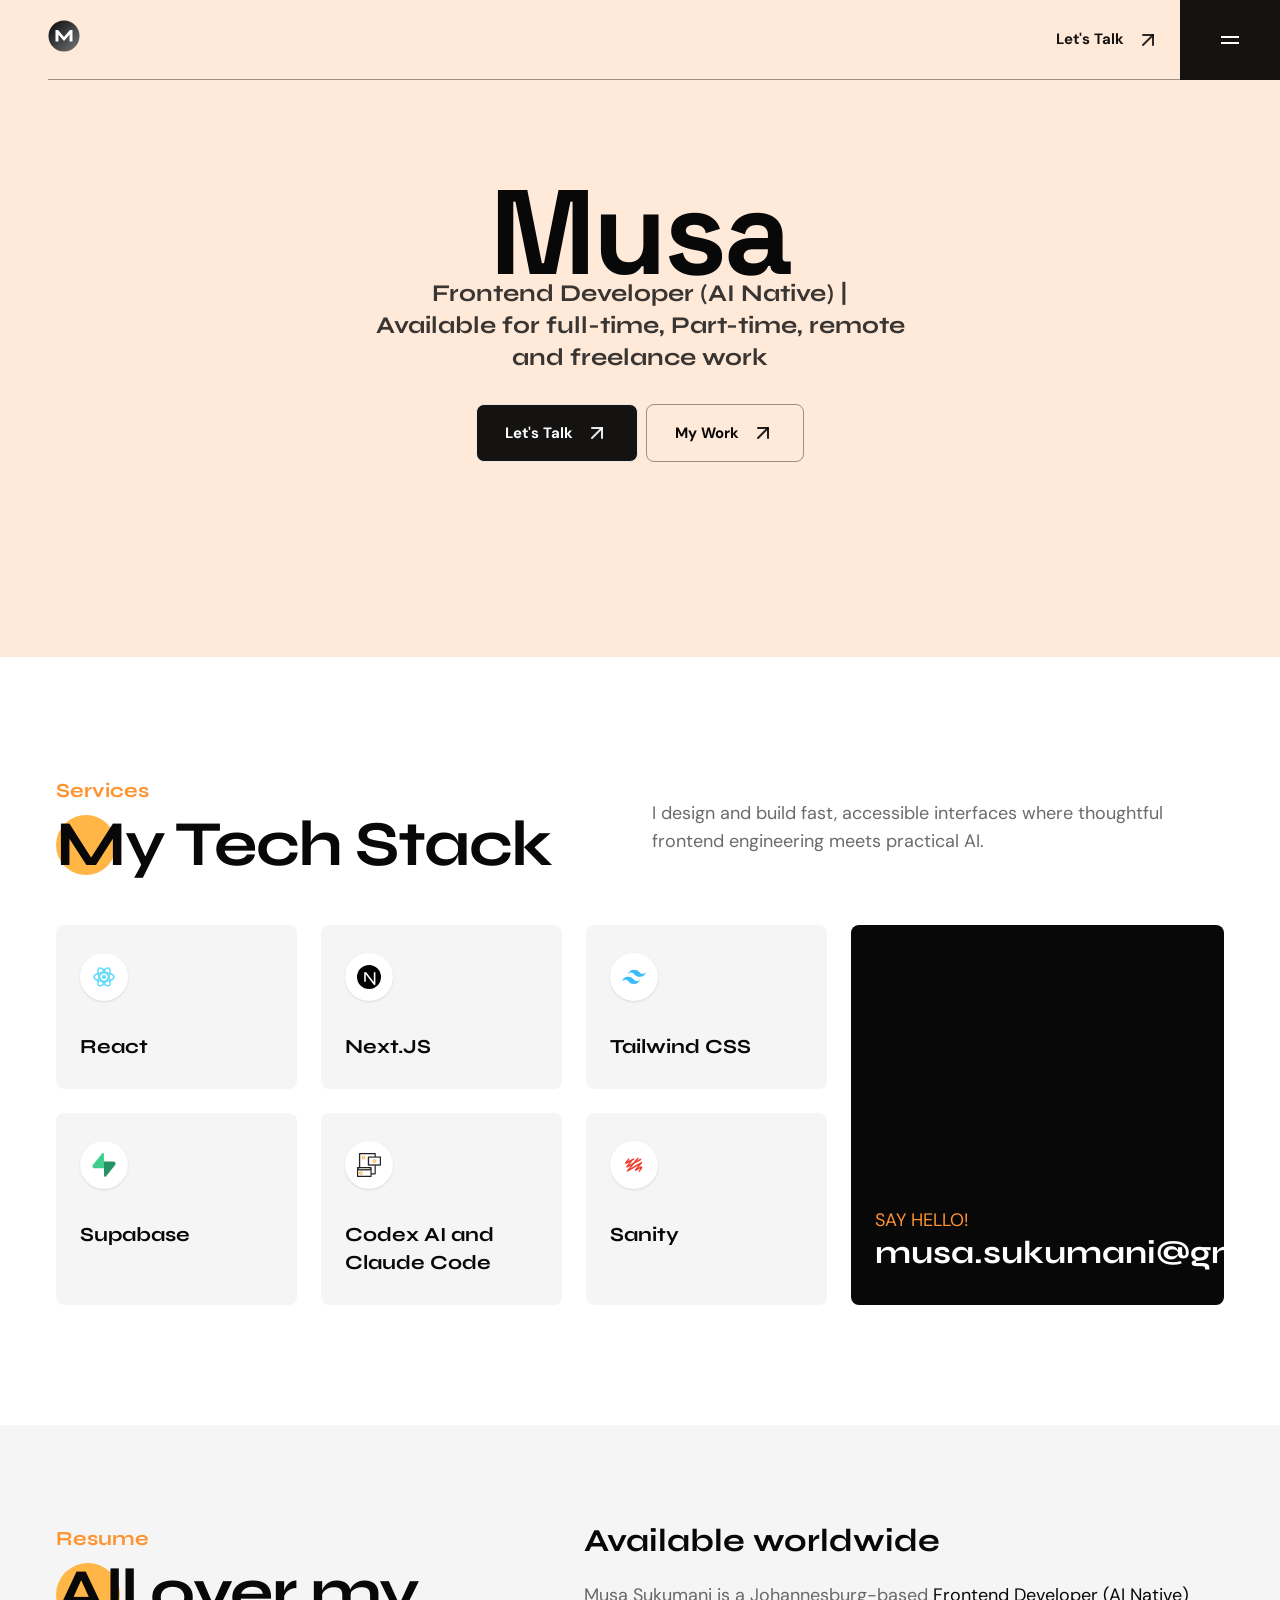
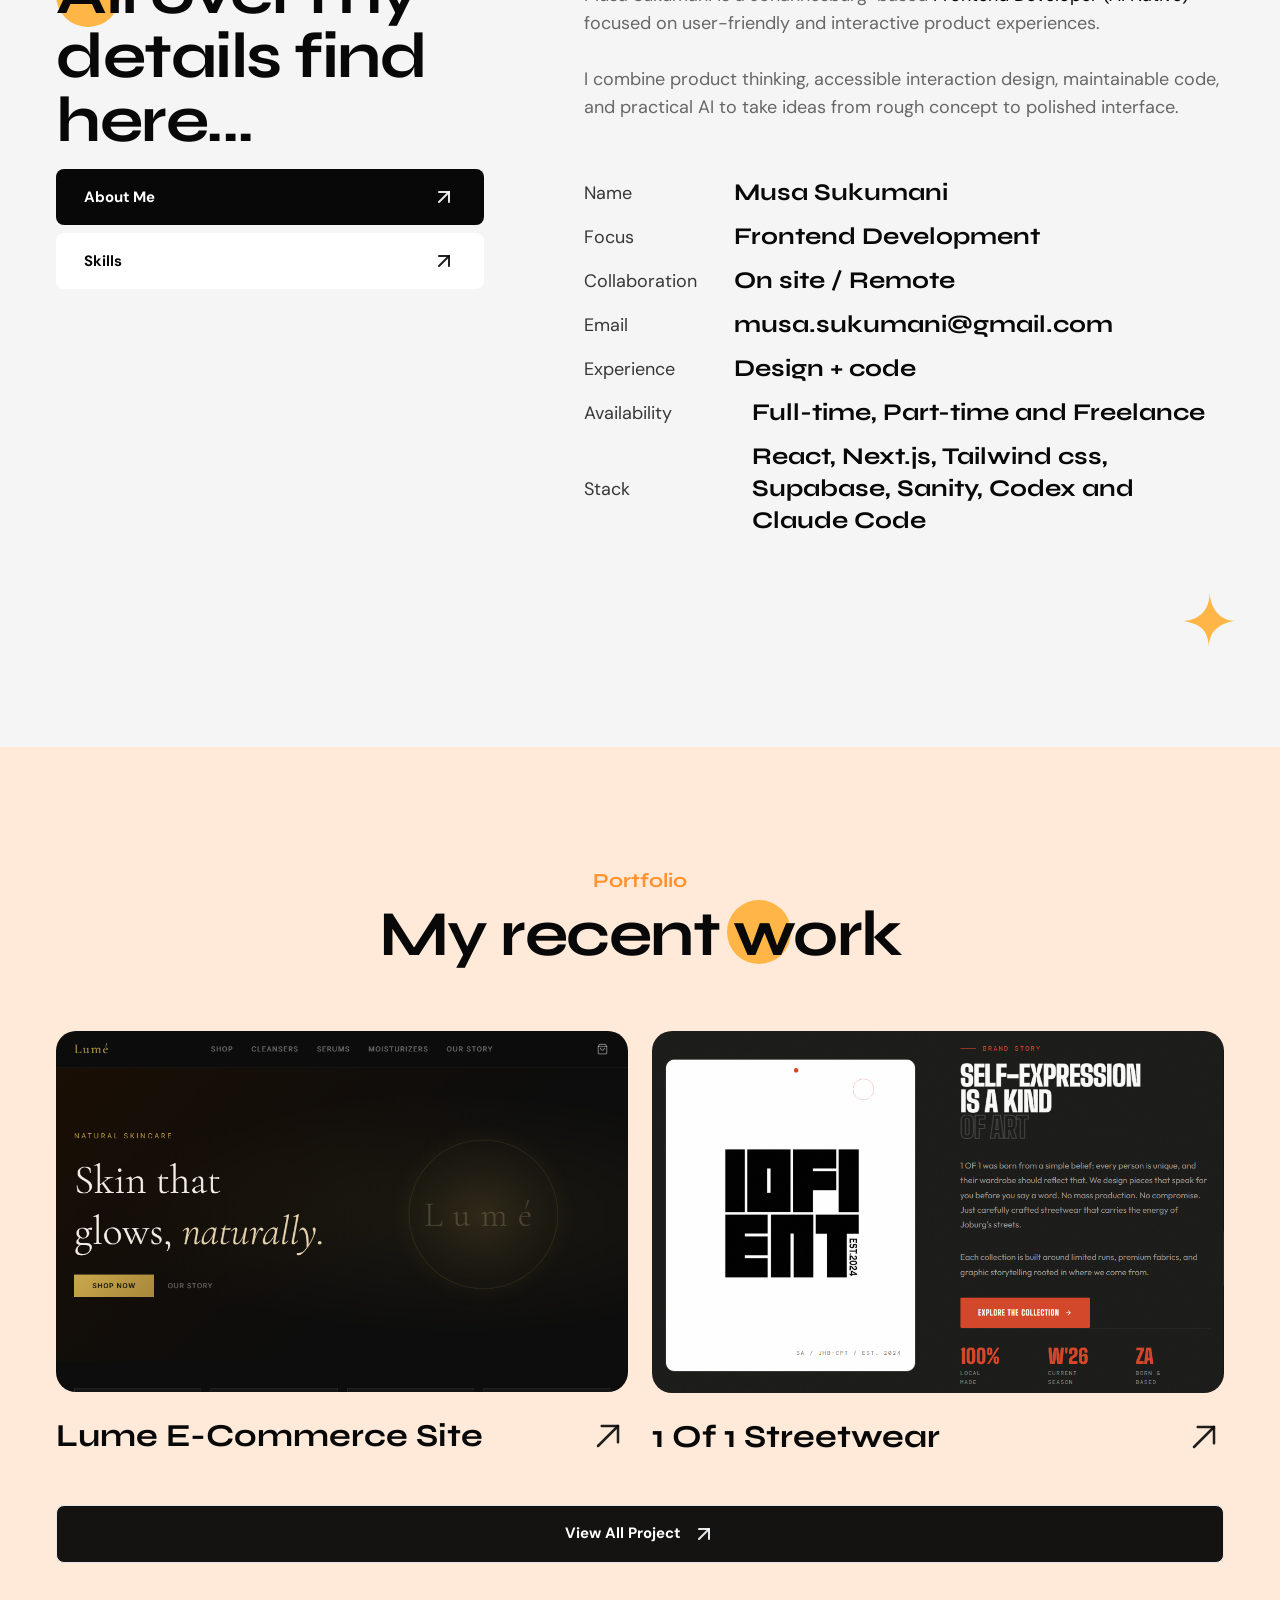
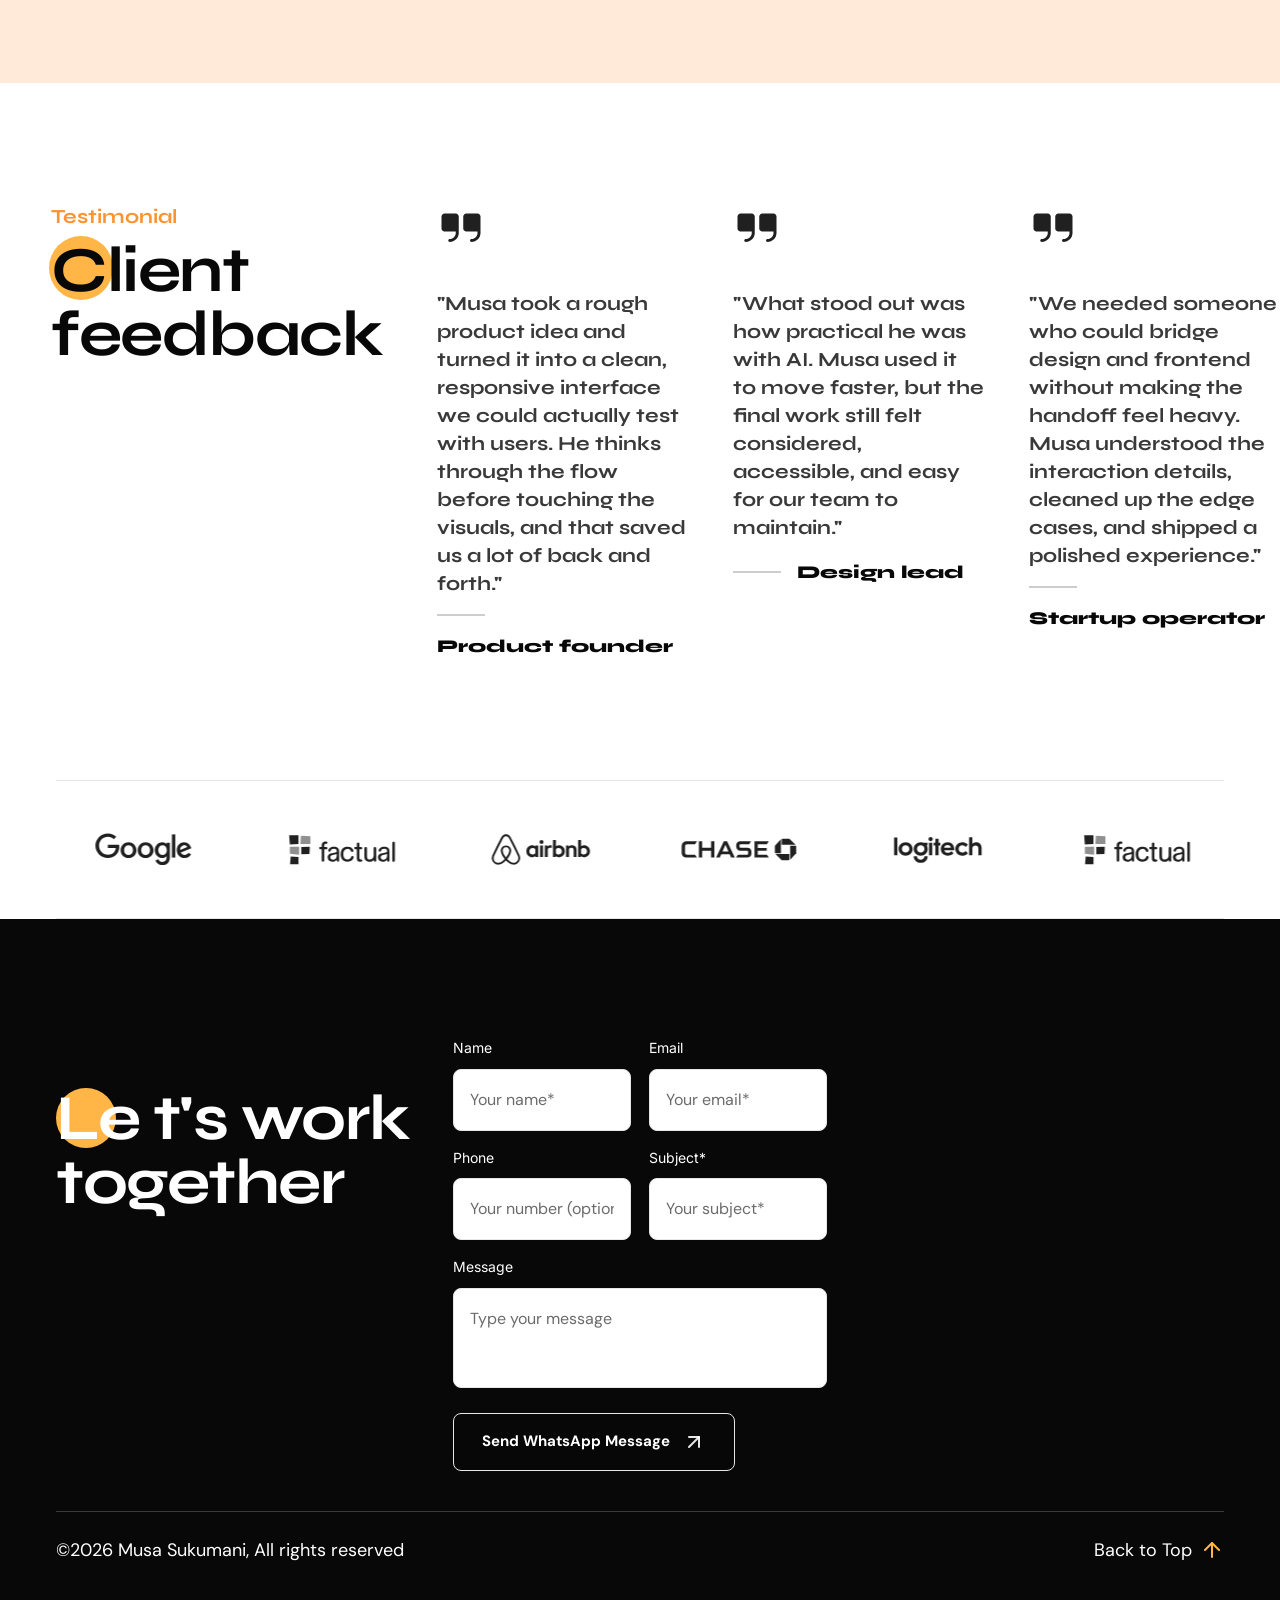
==== index.html @ 9492402e "Update portfolio site" ====
<!DOCTYPE html>
<html class="no-js" lang="en">

<head>
    <meta charset="utf-8" />
    <meta http-equiv="x-ua-compatible" content="ie=edge" />
    <title>Musa Sukumani - AI-Native Frontend Developer</title>
    
    <meta name="description" content="Portfolio of Musa Sukumani, an AI-native frontend developer building intelligent, accessible digital products.">
    <meta name="viewport" content="width=device-width, initial-scale=1, shrink-to-fit=no" />

    <!-- Favicon -->
    <link rel="shortcut icon" type="image/x-icon" href="assets/images/favicon.svg" />

    <!-- CSS (Font, Vendor, Icon, Plugins & Style CSS files) -->

    <!-- Font CSS -->

    <link rel="preconnect" href="https://fonts.googleapis.com">
    <link rel="preconnect" href="https://fonts.gstatic.com" crossorigin>
    <link href="https://fonts.googleapis.com/css2?family=DM+Sans:ital,opsz,wght@0,9..40,100;0,9..40,200;0,9..40,300;0,9..40,400;0,9..40,500;0,9..40,600;0,9..40,700;0,9..40,800;0,9..40,900;0,9..40,1000;1,9..40,100;1,9..40,200;1,9..40,300;1,9..40,400;1,9..40,500;1,9..40,600;1,9..40,700;1,9..40,800;1,9..40,900;1,9..40,1000&family=Inter:wght@100;200;300;400;500;600;700;800;900&family=Poppins:ital,wght@0,100;0,200;0,300;0,400;0,500;0,600;0,700;0,800;0,900;1,100;1,200;1,300;1,400;1,500;1,600;1,700;1,800;1,900&family=Space+Grotesk:wght@400;500;600;700&family=Syne:wght@400;500;600;700;800&display=swap" rel="stylesheet">

    <!-- Plugins CSS (All Plugins Files) -->
    <link rel="stylesheet" href="assets/css/plugins/aos.css" />
    <link rel="stylesheet" href="assets/css/plugins/swiper-bundle.min.css" />


    <!-- Style CSS -->
    <link rel="stylesheet" href="assets/css/style.css" />

</head>

<body>
    <div class="overflow-x-hidden">
        <!-- Header start -->

        <header id="sticky-header" class="xl:pl-12 absolute left-0 top-0 w-full z-10">
            <div class="flex pl-4 xl:pl-0">

                <div class="flex-1 flex items-center justify-between border-b border-black-800 border-opacity-40">

                    <a href="index.html">
                        <span class="brand-wordmark"><img src="assets/images/musa-mark.svg" alt="Musa" width="32" height="32"></span>
                    </a>

                    <!-- Link Start -->
                    <a href="contact.html" class="flex items-center flex-wrap py-[6px] px-3 text-[15px] font-bold text-active leading-none mr-2 transition-all duration-300 hover:text-orange md:hover:text-white group">Let's
                        Talk
                        <span class="inline-block ml-3 group-hover:animate-arrow-move-up">
        <svg width="24" height="24" viewBox="0 0 24 24" fill="none" xmlns="http://www.w3.org/2000/svg">
          <path d="M7 17L17 7" stroke="currentColor" stroke-opacity="0.9" stroke-width="2" stroke-linecap="round"
            stroke-linejoin="round" />
          <path d="M7 7H17V17" stroke="currentColor" stroke-opacity="0.9" stroke-width="2" stroke-linecap="round"
            stroke-linejoin="round" />
        </svg>
      </span>
                    </a>
                    <!-- Link End -->
                </div>



                <!-- Button Start -->
                <button id="offcanvas-toggle" class="flex-none bg-active flex items-center flex-wrap justify-center py-7 px-[38px] cursor-pointer" type="button" aria-label="Open navigation" aria-controls="offcanvas" aria-expanded="false"><svg width="24" height="24" viewBox="0 0 24 24" fill="none" xmlns="http://www.w3.org/2000/svg">
                            <rect x="3" y="8" width="18" height="2" fill="white" />
                            <rect x="3" y="14" width="18" height="2" fill="white" />
                        </svg></button>
                <!-- Button End -->

            </div>
        </header>


        <!-- offcanvas-menu start -->
        <div id="offcanvas" class="offcanvas right-0 top-0 bottom-0 z-50 transform translate-x-full fixed h-full w-[350px] md:w-[460px] transition-all ease-in-out duration-300 bg-black-800 pl-8 flex flex-wrap flex-col justify-between">
            <!-- close button start -->

            <div>
                <div class="flex flex-wrap justify-between items-center border-b border-border-white mb-[80px]">
                    <a href="index.html">
                        <span class="brand-wordmark brand-wordmark--light"><img src="assets/images/musa-mark.svg" alt="" width="32" height="32"><span>MUSA</span></span>
                    </a>
                    <button id="offcanvas-close" class="offcanvas-close bg-primary py-7 px-[38px]" aria-label="offcanvas">
                        <svg width="24" height="24" viewBox="0 0 24 24" fill="none" xmlns="http://www.w3.org/2000/svg">
                            <path fill-rule="evenodd" clip-rule="evenodd" d="M19.2803 4.71967C19.5732 5.01256 19.5732 5.48744 19.2803 5.78033L5.78033 19.2803C5.48744 19.5732 5.01256 19.5732 4.71967 19.2803C4.42678 18.9874 4.42678 18.5126 4.71967 18.2197L18.2197 4.71967C18.5126 4.42678 18.9874 4.42678 19.2803 4.71967Z" fill="white" />
                            <path fill-rule="evenodd" clip-rule="evenodd" d="M4.71967 4.71967C5.01256 4.42678 5.48744 4.42678 5.78033 4.71967L19.2803 18.2197C19.5732 18.5126 19.5732 18.9874 19.2803 19.2803C18.9874 19.5732 18.5126 19.5732 18.2197 19.2803L4.71967 5.78033C4.42678 5.48744 4.42678 5.01256 4.71967 4.71967Z" fill="white" />
                        </svg>
                    </button>
                </div>

                <!-- close button end -->

                <!-- offcanvas-menu start -->

                <nav class="offcanvas-menu mr-[40px] flex flex-wrap flex-col justify-between">
                    <ul>
                        <li class="border-b border-border-white py-4 group">
                            <a href="index.html" class="text-white text-xl font-bold font-Syne leading-none flex flex-wrap items-center justify-between hover:text-orange transition duration-300">Home
                                <span class="inline-block group-hover:animate-arrow-move-up">
              <svg width="24" height="24" viewBox="0 0 24 24" fill="none" xmlns="http://www.w3.org/2000/svg">
                <path d="M7 17L17 7" stroke="currentColor" stroke-opacity="0.9" stroke-width="2" stroke-linecap="round"
                  stroke-linejoin="round"></path>
                <path d="M7 7H17V17" stroke="currentColor" stroke-opacity="0.9" stroke-width="2" stroke-linecap="round"
                  stroke-linejoin="round"></path>
              </svg>
            </span>
                            </a>
                        </li>
                        <li class="border-b border-border-white py-4 group">
                            <a href="about.html" class="text-white text-xl font-bold font-Syne leading-none flex flex-wrap items-center justify-between hover:text-orange transition duration-300">About
                                <span class="inline-block group-hover:animate-arrow-move-up">
              <svg width="24" height="24" viewBox="0 0 24 24" fill="none" xmlns="http://www.w3.org/2000/svg">
                <path d="M7 17L17 7" stroke="currentColor" stroke-opacity="0.9" stroke-width="2" stroke-linecap="round"
                  stroke-linejoin="round"></path>
                <path d="M7 7H17V17" stroke="currentColor" stroke-opacity="0.9" stroke-width="2" stroke-linecap="round"
                  stroke-linejoin="round"></path>
              </svg>
            </span>
                            </a>

                        </li>
                        <li class="border-b border-border-white py-4 group">
                            <a href="projects.html" class="text-white text-xl font-bold font-Syne leading-none flex flex-wrap items-center justify-between hover:text-orange transition duration-300">Project
                                <span class="inline-block group-hover:animate-arrow-move-up">
              <svg width="24" height="24" viewBox="0 0 24 24" fill="none" xmlns="http://www.w3.org/2000/svg">
                <path d="M7 17L17 7" stroke="currentColor" stroke-opacity="0.9" stroke-width="2" stroke-linecap="round"
                  stroke-linejoin="round"></path>
                <path d="M7 7H17V17" stroke="currentColor" stroke-opacity="0.9" stroke-width="2" stroke-linecap="round"
                  stroke-linejoin="round"></path>
              </svg>
            </span>
                            </a>
                        </li>
                        <li class="border-b border-border-white py-4 group">
                            <a href="project-details.html" class="text-white text-xl font-bold font-Syne leading-none flex flex-wrap items-center justify-between hover:text-orange transition duration-300">Project details
                                <span class="inline-block group-hover:animate-arrow-move-up">
              <svg width="24" height="24" viewBox="0 0 24 24" fill="none" xmlns="http://www.w3.org/2000/svg">
                <path d="M7 17L17 7" stroke="currentColor" stroke-opacity="0.9" stroke-width="2" stroke-linecap="round"
                  stroke-linejoin="round"></path>
                <path d="M7 7H17V17" stroke="currentColor" stroke-opacity="0.9" stroke-width="2" stroke-linecap="round"
                  stroke-linejoin="round"></path>
              </svg>
            </span>
                            </a>
                        </li>

                        <li class="border-b border-border-white py-4 group">
                            <a href="contact.html" class="text-white text-xl font-bold font-Syne leading-none flex flex-wrap items-center justify-between hover:text-orange transition duration-300">Contact
                                <span class="inline-block group-hover:animate-arrow-move-up">
              <svg width="24" height="24" viewBox="0 0 24 24" fill="none" xmlns="http://www.w3.org/2000/svg">
                <path d="M7 17L17 7" stroke="currentColor" stroke-opacity="0.9" stroke-width="2" stroke-linecap="round"
                  stroke-linejoin="round"></path>
                <path d="M7 7H17V17" stroke="currentColor" stroke-opacity="0.9" stroke-width="2" stroke-linecap="round"
                  stroke-linejoin="round"></path>
              </svg>
            </span>
                            </a>
                        </li>

                    </ul>
                </nav>

            </div>


            <nav class="pb-10">
                <ul class="flex flex-wrap gap-x-4 items-center">
                    <li><a href="#" class="text-white transition-all duration-300 hover:text-orange">
                            <svg width="24" height="24" viewBox="0 0 24 24" fill="none" xmlns="http://www.w3.org/2000/svg">
                                <path d="M7.443 5.3501C8.082 5.3501 8.673 5.4001 9.213 5.5481C9.754 5.6471 10.197 5.8451 10.59 6.0921C10.984 6.3401 11.279 6.6861 11.475 7.1311C11.672 7.5761 11.771 8.1211 11.771 8.7141C11.771 9.4071 11.623 10.0001 11.279 10.4451C10.984 10.8911 10.492 11.2861 9.902 11.5831C10.738 11.8311 11.377 12.2761 11.771 12.8701C12.164 13.4631 12.41 14.2051 12.41 15.0461C12.41 15.7391 12.262 16.3321 12.016 16.8271C11.771 17.3221 11.377 17.7671 10.934 18.0641C10.4528 18.3824 9.92083 18.6164 9.361 18.7561C8.771 18.9051 8.181 19.0041 7.591 19.0041H1V5.3501H7.443ZM7.049 10.8901C7.59 10.8901 8.033 10.7421 8.377 10.4951C8.721 10.2481 8.869 9.8021 8.869 9.2581C8.869 8.9611 8.819 8.6651 8.721 8.4671C8.623 8.2691 8.475 8.1201 8.279 7.9721C8.082 7.8731 7.885 7.7741 7.639 7.7251C7.393 7.6751 7.148 7.6751 6.852 7.6751H4V10.8911H7.05L7.049 10.8901ZM7.197 16.7281C7.492 16.7281 7.787 16.6781 8.033 16.6291C8.279 16.5791 8.525 16.4811 8.721 16.3321C8.92138 16.1873 9.08903 16.002 9.213 15.7881C9.311 15.5411 9.41 15.2441 9.41 14.8981C9.41 14.2051 9.213 13.7111 8.82 13.3641C8.426 13.0671 7.885 12.9191 7.246 12.9191H4V16.7291L7.197 16.7281ZM16.689 16.6781C17.082 17.0741 17.672 17.2721 18.459 17.2721C19 17.2721 19.492 17.1241 19.885 16.8771C20.279 16.5801 20.525 16.2831 20.623 15.9871H23.033C22.639 17.1731 22.049 18.0141 21.263 18.5591C20.475 19.0531 19.541 19.3501 18.41 19.3501C17.6864 19.3523 16.9688 19.218 16.295 18.9541C15.6887 18.7267 15.148 18.353 14.721 17.8661C14.2643 17.4107 13.9267 16.8498 13.738 16.2331C13.492 15.5901 13.393 14.8981 13.393 14.1061C13.393 13.3641 13.492 12.6721 13.738 12.0281C13.9749 11.4085 14.3252 10.8384 14.771 10.3471C15.2201 9.88594 15.7543 9.51613 16.344 9.2581C17.0007 8.99416 17.7022 8.85969 18.41 8.8621C19.246 8.8621 19.984 9.0111 20.623 9.3571C21.263 9.7031 21.754 10.0991 22.147 10.6931C22.541 11.2371 22.837 11.8801 23.033 12.5731C23.131 13.2651 23.18 13.9581 23.131 14.7491H16C16 15.5411 16.295 16.2831 16.689 16.6791V16.6781ZM19.787 11.4841C19.443 11.1381 18.902 10.9401 18.262 10.9401C17.82 10.9401 17.475 11.0401 17.18 11.1881C16.885 11.3361 16.689 11.5341 16.492 11.7321C16.311 11.9234 16.1912 12.1643 16.148 12.4241C16.098 12.6721 16.049 12.8701 16.049 13.0671H20.475C20.377 12.3251 20.131 11.8311 19.787 11.4841ZM15.459 6.2901H20.967V7.6261H15.46V6.2901H15.459Z" fill="currentColor" fill-opacity="0.9"></path>
                            </svg>

                        </a></li>
                    <li><a href="#" class="text-white transition-all duration-300 hover:text-orange"><svg width="24" height="24" viewBox="0 0 24 24" fill="none" xmlns="http://www.w3.org/2000/svg">
                                <path d="M6.94043 5.00002C6.94017 5.53046 6.7292 6.03906 6.35394 6.41394C5.97868 6.78883 5.46986 6.99929 4.93943 6.99902C4.409 6.99876 3.90039 6.78779 3.52551 6.41253C3.15062 6.03727 2.94016 5.52846 2.94043 4.99802C2.9407 4.46759 3.15166 3.95899 3.52692 3.5841C3.90218 3.20922 4.411 2.99876 4.94143 2.99902C5.47186 2.99929 5.98047 3.21026 6.35535 3.58552C6.73024 3.96078 6.9407 4.46959 6.94043 5.00002ZM7.00043 8.48002H3.00043V21H7.00043V8.48002ZM13.3204 8.48002H9.34043V21H13.2804V14.43C13.2804 10.77 18.0504 10.43 18.0504 14.43V21H22.0004V13.07C22.0004 6.90002 14.9404 7.13002 13.2804 10.16L13.3204 8.48002Z" fill="currentColor" fill-opacity="0.9"></path>
                            </svg>
                        </a></li>
                    <li><a href="#" class="text-white transition-all duration-300 hover:text-orange"><svg width="24" height="24" viewBox="0 0 24 24" fill="none" xmlns="http://www.w3.org/2000/svg">
                                <path d="M19.989 11.572C19.907 9.99792 19.3596 8.4836 18.416 7.221C18.1285 7.53061 17.8212 7.82123 17.496 8.091C16.4969 8.92086 15.3805 9.5982 14.183 10.101C14.35 10.451 14.503 10.79 14.638 11.11V11.113C14.665 11.174 14.688 11.231 14.732 11.342L14.749 11.382C16.262 11.212 17.858 11.275 19.405 11.485C19.611 11.512 19.805 11.541 19.989 11.572ZM10.604 4.122C11.5786 5.49516 12.4772 6.92062 13.296 8.392C14.519 7.91 15.53 7.302 16.344 6.625C16.674 6.351 16.938 6.093 17.14 5.87C15.701 4.65972 13.8803 3.99733 12 4C11.524 4 11.058 4.042 10.604 4.121V4.122ZM4.253 9.997C4.93423 9.97981 5.61464 9.93878 6.293 9.874C7.93264 9.72734 9.55828 9.4525 11.155 9.052C10.3205 7.60221 9.41956 6.19171 8.455 4.825C7.42472 5.3354 6.51626 6.06141 5.79124 6.95379C5.06623 7.84617 4.54162 8.88404 4.253 9.997ZM5.783 17.035C6.25195 16.3575 6.77894 15.7221 7.358 15.136C8.812 13.646 10.528 12.486 12.514 11.846L12.576 11.828C12.411 11.464 12.256 11.139 12.1 10.833C10.264 11.368 8.33 11.702 6.403 11.875C5.463 11.96 4.62 11.997 4 12.003C3.99815 13.8356 4.62722 15.6128 5.783 17.035ZM15.004 19.415C14.6184 17.4703 14.0725 15.5607 13.372 13.706C11.372 14.433 9.776 15.496 8.543 16.764C8.0454 17.2664 7.60382 17.8213 7.226 18.419C8.60481 19.4478 10.2797 20.0025 12 20C13.0299 20.0015 14.0504 19.8035 15.005 19.417L15.004 19.415ZM16.878 18.34C18.4393 17.1398 19.5028 15.4057 19.865 13.47C19.525 13.385 19.094 13.3 18.62 13.234C17.5661 13.0823 16.4968 13.0712 15.44 13.201C16.035 14.8799 16.5154 16.5961 16.878 18.34ZM12 22C6.477 22 2 17.523 2 12C2 6.477 6.477 2 12 2C17.523 2 22 6.477 22 12C22 17.523 17.523 22 12 22Z" fill="currentColor" fill-opacity="0.9"></path>
                            </svg>
                        </a></li>
                    <li><a href="#" class="text-white transition-all duration-300 hover:text-orange"><svg width="24" height="24" viewBox="0 0 24 24" fill="none" xmlns="http://www.w3.org/2000/svg">
                                <path d="M12.001 2C6.47598 2 2.00098 6.475 2.00098 12C1.99977 14.0992 2.65958 16.1454 3.88679 17.8484C5.114 19.5515 6.84631 20.8249 8.83798 21.488C9.33798 21.575 9.52598 21.275 9.52598 21.012C9.52598 20.775 9.51298 19.988 9.51298 19.15C7.00098 19.613 6.35098 18.538 6.15098 17.975C6.03798 17.687 5.55098 16.8 5.12598 16.562C4.77598 16.375 4.27598 15.912 5.11298 15.9C5.90098 15.887 6.46298 16.625 6.65098 16.925C7.55098 18.437 8.98798 18.012 9.56298 17.75C9.65098 17.1 9.91298 16.663 10.201 16.413C7.97598 16.163 5.65098 15.3 5.65098 11.475C5.65098 10.387 6.03798 9.488 6.67598 8.788C6.57598 8.538 6.22598 7.513 6.77598 6.138C6.77598 6.138 7.61298 5.875 9.52598 7.162C10.3401 6.9364 11.1812 6.82302 12.026 6.825C12.876 6.825 13.726 6.937 14.526 7.162C16.439 5.862 17.276 6.138 17.276 6.138C17.826 7.513 17.476 8.538 17.376 8.788C18.013 9.488 18.401 10.375 18.401 11.475C18.401 15.313 16.064 16.163 13.839 16.413C14.201 16.725 14.514 17.325 14.514 18.263C14.514 19.6 14.501 20.675 14.501 21.013C14.501 21.275 14.689 21.587 15.189 21.487C17.1738 20.8166 18.8985 19.5408 20.1203 17.8389C21.3421 16.1371 21.9995 14.095 22 12C22 6.475 17.525 2 12 2H12.001Z" fill="currentColor" fill-opacity="0.9"></path>
                            </svg>
                        </a></li>

                </ul>
            </nav>
        </div>
        <!-- offcanvas-menu end -->

        <!-- Header end -->

        <!-- Hero section start -->
        <section class="bg-secondary relative pt-[140px] pb-[125px]">
            <div class="container">
                <div class="grid grid-cols-1 2xl:-mx-4">
                    <div class="xl:pt-12 text-center">
                        <h1 class="hero-name font-Space-Grotesk text-black-800 font-bold text-[80px] lg:text-[100px] xl:text-[120px] 2xl:text-[140px] leading-[64px] lg:leading-[80px] xl:leading-[90px] 2xl:leading-[110px]" data-aos="fade-right" data-aos-delay="400">
                            Musa
                        </h1>
                        <p class="hero-role mx-auto text-center font-Syne text-black-700 font-bold text-lg md:text-xl xl:text-2xl leading-tight mb-[30px]" data-aos="fade-right" data-aos-delay="800">
                            Frontend Developer (AI Native) | Available for full-time, Part-time, remote and freelance work
                        </p>

                        <div class="flex flex-wrap justify-center mb-[50px] md:mb-[60px] xl:mb-[70px] 2xl:mb-[80px]">
                            <span data-aos="fade-right" data-aos-delay="1000">
                                <a href="contact.html" class="flex items-center flex-wrap btn-primary mr-2 group">
                                    Let's Talk
                                    <span class="inline-block ml-3 group-hover:animate-arrow-move-up">
                                        <svg width="24" height="24" viewBox="0 0 24 24" fill="none" xmlns="http://www.w3.org/2000/svg">
                                            <path d="M7 17L17 7" stroke="currentColor" stroke-opacity="0.9" stroke-width="2" stroke-linecap="round" stroke-linejoin="round" />
                                            <path d="M7 7H17V17" stroke="currentColor" stroke-opacity="0.9" stroke-width="2" stroke-linecap="round" stroke-linejoin="round" />
                                        </svg>
                                    </span>
                                </a>
                            </span>
                            <span data-aos="fade-right" data-aos-delay="1200">
                                <a href="projects.html" class="flex items-center flex-wrap btn-primary-outline group">
                                    My Work
                                    <span class="inline-block ml-3 group-hover:animate-arrow-move-up">
                                        <svg width="24" height="24" viewBox="0 0 24 24" fill="none" xmlns="http://www.w3.org/2000/svg">
                                            <path d="M7 17L17 7" stroke="currentColor" stroke-opacity="0.9" stroke-width="2" stroke-linecap="round" stroke-linejoin="round" />
                                            <path d="M7 7H17V17" stroke="currentColor" stroke-opacity="0.9" stroke-width="2" stroke-linecap="round" stroke-linejoin="round" />
                                        </svg>
                                    </span>
                                </a>
                            </span>
                        </div>
                    </div>
                </div>
            </div>
        </section>
        <!-- Hero section end -->


        <!-- Service start -->
        <section class="py-[120px]">
            <div class="container">
                <div class="grid grid-cols-12 gap-6 2xl:gap-0 mb-12 items-center" data-aos="fade-up">
                    <div class="col-span-12 lg:col-span-6 xl:col-span-6">
                        <div class="font-bold font-Syne leading-none flex flex-wrap flex-col gap-y-2">
                            <span class="text-orange text-xl">Services</span>
                            <h3 class="text-black-800 text-4xl lg:text-5xl xl:text-[64px] tracking-[-1.5px] relative before:rounded-full before:bg-primary before:block before:absolute before:top-[2px] before:left-0 before:-z-[1] before:w-[36px] lg:before:w-[48px] xl:before:w-[60px] before:h-[36px] lg:before:h-[48px] xl:before:h-[60px]">
                                My Tech Stack
                            </h3>
                        </div>

                    </div>
                    <div class="col-span-12 lg:col-span-6 xl:col-span-6">
                        <p class="paragraph">
                            I design and build fast, accessible interfaces where thoughtful frontend engineering meets
                            practical AI.</p>
                    </div>
                </div>

                <div class="grid grid-cols-12 gap-6">
                    <div class="col-span-12 xl:col-span-8">
                        <div class="grid sm:grid-cols-2 md:grid-cols-3 gap-6">

                            <!-- service Item -->

                            <div class="px-6 py-7 bg-black-500 rounded-lg transition-all hover:shadow-2xl hover:bg-white group" data-aos="fade-up" data-aos-delay="500">
                                <!-- Icon -->
                                <div class="w-12 h-12 bg-white rounded-full shadow flex flex-wrap items-center justify-center transition-all group-hover:bg-black-500 mb-8">
                                    <svg width="24" height="24" viewBox="0 0 24 24" fill="none" xmlns="http://www.w3.org/2000/svg" aria-label="React">
                                        <circle cx="12" cy="12" r="2.1" fill="#61DAFB" />
                                        <ellipse cx="12" cy="12" rx="10" ry="4.2" stroke="#61DAFB" stroke-width="1.5" />
                                        <ellipse cx="12" cy="12" rx="10" ry="4.2" transform="rotate(60 12 12)" stroke="#61DAFB" stroke-width="1.5" />
                                        <ellipse cx="12" cy="12" rx="10" ry="4.2" transform="rotate(120 12 12)" stroke="#61DAFB" stroke-width="1.5" />
                                    </svg>
                                </div>

                                <!-- Icon End -->
                                <h4>
                                    <span class="flex flex-wrap items-end justify-between font-bold text-xl font-Syne text-black-800 group-hover:text-orange transition-all">
                                        React
                                    </span>
                                </h4>
                            </div>

                            <!-- service Item End -->

                            <!-- service Item -->

                            <div class="px-6 py-7 bg-black-500 rounded-lg transition-all hover:shadow-2xl hover:bg-white group" data-aos="fade-up" data-aos-delay="700">
                                <!-- Icon -->
                                <div class="w-12 h-12 bg-white rounded-full shadow flex flex-wrap items-center justify-center transition-all group-hover:bg-black-500 mb-8">
                                    <svg width="24" height="24" viewBox="0 0 180 180" fill="none" xmlns="http://www.w3.org/2000/svg" aria-label="Next.js">
                                        <circle cx="90" cy="90" r="90" fill="#000000" />
                                        <path d="M54 54H69.142L126 127.2V54H138V145.5L128.8 151L66 69.4V126H54V54Z" fill="#FFFFFF" />
                                    </svg>
                                </div>

                                <!-- Icon End -->
                                <h4>
                                    <span class="flex flex-wrap items-end justify-between font-bold text-xl font-Syne text-black-800 group-hover:text-orange transition-all">
                                        Next.JS
                                    </span>
                                </h4>
                            </div>

                            <!-- service Item End -->

                            <!-- service Item -->

                            <div class="px-6 py-7 bg-black-500 rounded-lg transition-all hover:shadow-2xl hover:bg-white group" data-aos="fade-up" data-aos-delay="900">
                                <!-- Icon -->
                                <div class="w-12 h-12 bg-white rounded-full shadow flex flex-wrap items-center justify-center transition-all group-hover:bg-black-500 mb-8">
                                    <svg width="24" height="24" viewBox="0 0 54 33" fill="none" xmlns="http://www.w3.org/2000/svg" aria-label="Tailwind CSS">
                                        <path fill="#38BDF8" fill-rule="evenodd" d="M27 0C19.8 0 15.3 3.6 13.5 10.8C16.2 7.2 19.35 5.85 22.95 6.75C28.11 8.04 29.37 16.2 40.5 16.2C47.7 16.2 52.2 12.6 54 5.4C51.3 9 48.15 10.35 44.55 9.45C39.39 8.16 38.13 0 27 0ZM13.5 16.2C6.3 16.2 1.8 19.8 0 27C2.7 23.4 5.85 22.05 9.45 22.95C14.61 24.24 15.87 32.4 27 32.4C34.2 32.4 38.7 28.8 40.5 21.6C37.8 25.2 34.65 26.55 31.05 25.65C25.89 24.36 24.63 16.2 13.5 16.2Z" clip-rule="evenodd" />
                                    </svg>
                                </div>

                                <!-- Icon End -->
                                <h4>
                                    <span class="flex flex-wrap items-end justify-between font-bold text-xl font-Syne text-black-800 group-hover:text-orange transition-all">
                                        Tailwind CSS
                                    </span>
                                </h4>
                            </div>

                            <!-- service Item End -->

                            <!-- service Item -->

                            <div class="px-6 py-7 bg-black-500 rounded-lg transition-all hover:shadow-2xl hover:bg-white group" data-aos="fade-up" data-aos-delay="500">
                                <!-- Icon -->
                                <div class="w-12 h-12 bg-white rounded-full shadow flex flex-wrap items-center justify-center transition-all group-hover:bg-black-500 mb-8">
                                    <svg width="24" height="24" viewBox="0 0 109 113" fill="none" xmlns="http://www.w3.org/2000/svg" aria-label="Supabase">
                                        <path d="M63.708 110.284C60.848 113.885 55.05 111.912 54.981 107.314L53.974 40.063H99.194C107.384 40.063 111.952 49.523 106.859 55.937L63.708 110.284Z" fill="#249361" />
                                        <path d="M45.317 2.071C48.177 -1.53 53.975 0.443 54.043 5.041L54.485 72.292H9.831C1.64 72.292 -2.928 62.832 2.166 56.418L45.317 2.071Z" fill="#3ECF8E" />
                                    </svg>
                                </div>

                                <!-- Icon End -->
                                <h4>
                                    <span class="flex flex-wrap items-end justify-between font-bold text-xl font-Syne text-black-800 group-hover:text-orange transition-all">
                                        Supabase
                                    </span>
                                </h4>
                            </div>

                            <!-- service Item End -->

                            <!-- service Item -->

                            <div class="px-6 py-7 bg-black-500 rounded-lg transition-all hover:shadow-2xl hover:bg-white group" data-aos="fade-up" data-aos-delay="700">
                                <!-- Icon -->
                                <div class="w-12 h-12 bg-white rounded-full shadow flex flex-wrap items-center justify-center transition-all group-hover:bg-black-500 mb-8">
                                    <svg width="24" height="24" viewBox="0 0 24 24" fill="none" xmlns="http://www.w3.org/2000/svg">
                                        <g clip-path="url(#clip0_1513_4988)">
                                            <path d="M6.51562 6.28125C5.50758 6.28125 4.6875 5.46117 4.6875 4.45312C4.6875 3.44508 5.50758 2.625 6.51562 2.625C7.52367 2.625 8.34375 3.44508 8.34375 4.45312C8.34375 5.46117 7.52367 6.28125 6.51562 6.28125ZM6.51562 3.65625C6.07622 3.65625 5.71875 4.01372 5.71875 4.45312C5.71875 4.89253 6.07622 5.25 6.51562 5.25C6.95503 5.25 7.3125 4.89253 7.3125 4.45312C7.3125 4.01372 6.95503 3.65625 6.51562 3.65625Z" fill="#FFB646" />
                                            <path d="M3.91296 21.9375C2.90492 21.9375 2.08484 21.1174 2.08484 20.1094C2.08484 19.1013 2.90492 18.2812 3.91296 18.2812C4.92101 18.2812 5.74109 19.1013 5.74109 20.1094C5.74109 21.1174 4.92101 21.9375 3.91296 21.9375ZM3.91296 19.3125C3.47356 19.3125 3.11609 19.67 3.11609 20.1094C3.11609 20.5488 3.47356 20.9062 3.91296 20.9062C4.35237 20.9062 4.70984 20.5488 4.70984 20.1094C4.70984 19.67 4.35237 19.3125 3.91296 19.3125Z" fill="#FFB646" />
                                            <path d="M17.4717 9.86719C16.4636 9.86719 15.6436 9.04711 15.6436 8.03906C15.6436 7.03102 16.4636 6.21094 17.4717 6.21094C18.4797 6.21094 19.2998 7.03102 19.2998 8.03906C19.2998 9.04711 18.4797 9.86719 17.4717 9.86719ZM17.4717 7.24219C17.0323 7.24219 16.6748 7.59966 16.6748 8.03906C16.6748 8.47847 17.0323 8.83594 17.4717 8.83594C17.9111 8.83594 18.2686 8.47847 18.2686 8.03906C18.2686 7.59966 17.9111 7.24219 17.4717 7.24219Z" fill="#FFB646" />
                                            <path d="M23.4844 3.5625H18.7031V0.515625C18.7031 0.230859 18.4723 0 18.1875 0H2.57812C2.29336 0 2.0625 0.230859 2.0625 0.515625V14.1094H0.515625C0.230859 14.1094 0 14.3402 0 14.625V23.4844C0 23.7691 0.230859 24 0.515625 24H14.0625C14.3473 24 14.5781 23.7691 14.5781 23.4844V21.375H18.1875C18.4723 21.375 18.7031 21.1441 18.7031 20.8594V12.5156H23.4844C23.7691 12.5156 24 12.2848 24 12V4.07812C24 3.79336 23.7691 3.5625 23.4844 3.5625ZM13.4608 15.1406C13.246 15.7671 12.6515 16.2188 11.9531 16.2188H2.625C1.92666 16.2188 1.33219 15.7671 1.11731 15.1406H13.4608ZM1.03125 22.9688V16.7088C1.47352 17.0479 2.02598 17.25 2.625 17.25H11.9531C12.5521 17.25 13.1046 17.0479 13.5469 16.7088V22.9688H1.03125ZM17.6719 20.3438H14.5781V14.625C14.5781 14.3402 14.3473 14.1094 14.0625 14.1094H3.09375V1.03125H17.6719V3.5625H11.459C11.1742 3.5625 10.9433 3.79336 10.9433 4.07812V12C10.9433 12.2848 11.1742 12.5156 11.459 12.5156H17.6719V20.3438ZM22.9688 11.4844H11.9746V4.59375H22.9688V11.4844Z" fill="#080808" fill-opacity="0.9" />
                                            <path fill-rule="evenodd" clip-rule="evenodd" d="M18.8531 3.4126H23.4844C23.852 3.4126 24.15 3.71061 24.15 4.07822V12.0001C24.15 12.3677 23.852 12.6657 23.4844 12.6657H18.8531V20.8595C18.8531 21.2271 18.5551 21.5251 18.1875 21.5251H14.7281V23.4845C14.7281 23.8521 14.4301 24.1501 14.0625 24.1501H0.515601C0.147992 24.1501 -0.150024 23.8521 -0.150024 23.4845V14.6251C-0.150024 14.2575 0.147992 13.9595 0.515601 13.9595H1.91248V0.515723C1.91248 0.148114 2.21049 -0.149902 2.5781 -0.149902H18.1875C18.5551 -0.149902 18.8531 0.148114 18.8531 0.515723V3.4126ZM13.4608 15.1407H1.11729C1.13486 15.1919 1.15496 15.242 1.17746 15.2907C1.43007 15.838 1.98373 16.2188 2.62498 16.2188H11.9531C12.5944 16.2188 13.1481 15.838 13.4006 15.2907C13.4231 15.242 13.4432 15.1919 13.4608 15.1407ZM13.2336 15.2907H1.34453C1.58572 15.7529 2.06936 16.0688 2.62498 16.0688H11.9531C12.5088 16.0688 12.9924 15.7529 13.2336 15.2907ZM1.18123 16.9936V22.8188H13.3969V16.9936C12.9761 17.2512 12.4817 17.4001 11.9531 17.4001H2.62498C2.09641 17.4001 1.60201 17.2512 1.18123 16.9936ZM1.03123 22.9688H13.5469V16.7089C13.4982 16.7463 13.4481 16.7819 13.3969 16.8158C12.9824 17.09 12.4862 17.2501 11.9531 17.2501H2.62498C2.09191 17.2501 1.59571 17.09 1.18123 16.8158C1.12995 16.7819 1.07992 16.7463 1.03123 16.7089V22.9688ZM14.7281 20.1938H17.5219V12.6657H11.4589C11.0913 12.6657 10.7933 12.3677 10.7933 12.0001V4.07822C10.7933 3.71061 11.0913 3.4126 11.4589 3.4126H17.5219V1.18135H3.24373V13.9595H14.0625C14.4301 13.9595 14.7281 14.2575 14.7281 14.6251V20.1938ZM12.1246 11.3345H22.8187V4.74385H12.1246V11.3345ZM23.4844 3.5626C23.7691 3.5626 24 3.79346 24 4.07822V12.0001C24 12.2849 23.7691 12.5157 23.4844 12.5157H18.7031V20.8595C18.7031 21.1442 18.4722 21.3751 18.1875 21.3751H14.5781V23.4845C14.5781 23.7692 14.3472 24.0001 14.0625 24.0001H0.515601C0.230835 24.0001 -2.44081e-05 23.7692 -2.44081e-05 23.4845V14.6251C-2.44081e-05 14.3403 0.230835 14.1095 0.515601 14.1095H2.06248V0.515723C2.06248 0.230957 2.29333 9.76622e-05 2.5781 9.76622e-05H18.1875C18.4722 9.76622e-05 18.7031 0.230957 18.7031 0.515723V3.5626H23.4844ZM17.6719 20.3438V12.5157H11.4589C11.1742 12.5157 10.9433 12.2849 10.9433 12.0001V4.07822C10.9433 3.79346 11.1742 3.5626 11.4589 3.5626H17.6719V1.03135H3.09373V14.1095H14.0625C14.3472 14.1095 14.5781 14.3403 14.5781 14.6251V20.3438H17.6719ZM22.9687 11.4845V4.59385H11.9746V11.4845H22.9687Z" fill="#080808" fill-opacity="0.9" />
                                        </g>
                                        <defs>
                                            <clipPath id="clip0_1513_4988">
                                                <rect width="24" height="24" fill="white" />
                                            </clipPath>
                                        </defs>
                                    </svg>


                                </div>

                                <!-- Icon End -->
                                <h4>
                                    <span class="flex flex-wrap items-end justify-between font-bold text-xl font-Syne text-black-800 group-hover:text-orange transition-all">
                                        Codex AI and Claude Code
                                    </span>
                                </h4>
                            </div>

                            <!-- service Item End -->

                            <!-- service Item -->

                            <div class="px-6 py-7 bg-black-500 rounded-lg transition-all hover:shadow-2xl hover:bg-white group" data-aos="fade-up" data-aos-delay="900">
                                <!-- Icon -->
                                <div class="w-12 h-12 bg-white rounded-full shadow flex flex-wrap items-center justify-center transition-all group-hover:bg-black-500 mb-8">
                                    <svg width="24" height="24" viewBox="0 0 192 192" fill="none" xmlns="http://www.w3.org/2000/svg" aria-label="Sanity">
                                        <path fill="#F03E2F" d="M160.077 112.697L154.865 103.629L129.659 118.981L157.655 83.337L161.888 80.853L160.841 79.28L162.764 76.823L153.929 69.47L149.886 74.623L68.266 122.375L98.443 86.085L154.651 55.275L149.311 44.953L118.696 61.728L133.771 43.61L125.134 36L91.206 76.797L57.508 95.277L83.307 61.171L99.473 52.757L94.339 42.319L47.24 66.836L60.084 49.841L51.112 42.655L24 78.538L29.486 89.188L59.543 73.535L32.147 109.745L39.307 118.504L70.953 101.154L36.105 143.065L44.742 150.674L130.543 99.245L102.632 134.812L108.831 145.265L145.954 122.649L131.659 145.716L141.24 152L164 115.278L160.077 112.697Z" />
                                    </svg>
                                </div>

                                <!-- Icon End -->
                                <h4>
                                    <span class="flex flex-wrap items-end justify-between font-bold text-xl font-Syne text-black-800 group-hover:text-orange transition-all">
                                        Sanity
                                    </span>
                                </h4>
                            </div>

                            <!-- service Item End -->

                        </div>
                    </div>


                    <div class="col-span-12 xl:col-span-4" data-aos="zoom-in" data-aos-delay="1000">
                        <div class="px-6 py-9 bg-black-800 rounded-lg flex flex-wrap flex-col justify-between max-w-[416px] mx-auto h-full group">
                            <div class="flex flex-wrap justify-end relative">
                                <a href="contact.html" class="group-hover:animate-arrow-move-up">
                                    <svg width="80" height="80" viewBox="0 0 80 80" fill="none" xmlns="http://www.w3.org/2000/svg">
                                        <path d="M23.3333 56.6666L56.6667 23.3333" stroke="#FFB646" stroke-width="3.5" stroke-linecap="round" stroke-linejoin="round" />
                                        <path d="M23.3333 23.3333H56.6667V56.6666" stroke="#FFB646" stroke-width="3.5" stroke-linecap="round" stroke-linejoin="round" />
                                    </svg>
                                </a>
                            </div>

                            <div class="flex flex-col flex-wrap gap-y-2">
                                <span class="text-orange text-lg font-normal leading-none">SAY HELLO!</span>
                                <h4 class="text-white text-2xl xl:text-[32px] font-bold font-Syne leading-none">musa.sukumani@gmail.com
                                </h4>
                            </div>
                        </div>
                    </div>
                </div>
            </div>

        </section>
        <!-- Service end -->





        <!-- tabs start -->
        <section class="featured-properties py-[80px] lg:py-[100px]">
            <div class="container">
                <div class="grid grid-cols-12 lg:gap-[60px] xl:gap-[100px] 2xl:gap-[134px]">

                    <div class="col-span-12 lg:col-span-5 2xl:col-span-4" data-aos="fade-up">

                        <div class="font-bold font-Syne leading-none flex flex-wrap flex-col gap-y-2 mb-4">
                            <span class="text-orange text-xl">Resume</span>
                            <h3 class="text-black-800 text-4xl lg:text-5xl xl:text-[64px] tracking-[-1.5px] relative before:rounded-full before:bg-primary before:block before:absolute before:top-[2px] before:left-0 before:-z-[1] before:w-[36px] lg:before:w-[48px] xl:before:w-[64px] before:h-[36px] lg:before:h-[48px] xl:before:h-[64px]">
                                All over my details find here...
                            </h3>



                        </div>
                        <div class="tabs flex flex-wrap lg:flex-col gap-2 my-8 lg:my-0">
                            <button data-tab="about_me_tab" class="tab-btn justify-between items-center inline-flex group active">
                                About me
                                <span class="inline-block ml-3 group-hover:animate-arrow-move-up">
                            <svg width="24" height="24" viewBox="0 0 24 24" fill="none"
                                xmlns="http://www.w3.org/2000/svg">
                                <path d="M7 17L17 7" stroke="currentColor" stroke-opacity="0.9" stroke-width="2"
                                    stroke-linecap="round" stroke-linejoin="round"></path>
                                <path d="M7 7H17V17" stroke="currentColor" stroke-opacity="0.9" stroke-width="2"
                                    stroke-linecap="round" stroke-linejoin="round"></path>
                            </svg>
                        </span>
                            </button>
                            <button data-tab="skills_tab" class="tab-btn justify-between items-center inline-flex group">
                                Skills
                                <span class="inline-block ml-3 group-hover:animate-arrow-move-up">
                            <svg width="24" height="24" viewBox="0 0 24 24" fill="none"
                                xmlns="http://www.w3.org/2000/svg">
                                <path d="M7 17L17 7" stroke="currentColor" stroke-opacity="0.9" stroke-width="2"
                                    stroke-linecap="round" stroke-linejoin="round"></path>
                                <path d="M7 7H17V17" stroke="currentColor" stroke-opacity="0.9" stroke-width="2"
                                    stroke-linecap="round" stroke-linejoin="round"></path>
                            </svg>
                        </span>
                            </button>
                        </div>
                    </div>

                    <div class="col-span-12 lg:col-span-7 2xl:col-span-8" data-aos="fade-up" data-aos-delay="400">
                        <div id="about_me_tab" class="tab-content active relative">
                            <div class="grid grid-cols-1">
                                <h4 class="text-black-800 text-2xl lg:text-[32px] font-bold font-Syne mb-6">Available worldwide</h4>
                                <p class="paragraph mb-7">Musa Sukumani is a Johannesburg-based <span class="text-black-800">Frontend Developer
                                    (AI Native)</span> focused on user-friendly and interactive product experiences.</p>
                                <p class="paragraph mb-14">I combine product thinking, accessible interaction design,
                                    maintainable code, and practical AI to take ideas from rough concept to polished interface.</p>

                                <ul class="flex-col gap-3 inline-flex">
                                    <li class="gap-10 inline-flex items-center">
                                        <span class="w-[110px] text-black-text-800 text-lg font-normal leading-none">
                                    Name</span>
                                        <span class="text-black-800 text-2xl font-bold font-Syne leading-8">
                                    Musa Sukumani</span>
                                    </li>
                                    <li class="gap-10 inline-flex items-center">
                                        <span class="w-[110px] text-black-text-800 text-lg font-normal leading-none">
                                    Focus</span>
                                        <span class="text-black-800 text-2xl font-bold font-Syne leading-8">
                                    Frontend Development</span>
                                    </li>
                                    <li class="gap-10 inline-flex items-center">
                                        <span class="w-[110px] text-black-text-800 text-lg font-normal leading-none">
                                    Collaboration</span>
                                        <span class="text-black-800 text-2xl font-bold font-Syne leading-8">
                                    On site / Remote</span>
                                    </li>
                                    <li class="gap-10 inline-flex items-center">
                                        <span class="w-[110px] text-black-text-800 text-lg font-normal leading-none">
                                    Email</span>
                                        <span class="text-black-800 text-2xl font-bold font-Syne leading-8">
                                    musa.sukumani@gmail.com</span>
                                    </li>
                                    <li class="gap-10 inline-flex items-center">
                                        <span class="w-[110px] text-black-text-800 text-lg font-normal leading-none">
                                    Experience</span>
                                        <span class="text-black-800 text-2xl font-bold font-Syne leading-8">
                                    Design + code</span>
                                    </li>
                                    <li class="gap-10 inline-flex items-center">
                                        <span class="w-[110px] text-black-text-800 text-lg font-normal leading-none">
                                    Availability</span>
                                        <span class="text-black-800 text-2xl font-bold font-Syne leading-8" style="margin-left: 1ch;">
                                    Full-time, Part-time and Freelance</span>
                                    </li>
                                    <li class="gap-10 inline-flex items-center">
                                        <span class="w-[110px] text-black-text-800 text-lg font-normal leading-none">
                                    Stack</span>
                                        <span class="text-black-800 text-2xl font-bold font-Syne leading-8" style="margin-left: 4ch;">
                                    React, Next.js, Tailwind css, Supabase, Sanity, Codex and Claude Code</span>
                                    </li>
                                </ul>

                            </div>
                        </div>


                        <div id="experience_tab" class="tab-content relative">
                            <h4 class="text-black-800 text-2xl lg:text-[32px] font-bold font-Syne mb-6">Experience</h4>

                            <div class="grid grid-cols-1 sm:grid-cols-2 gap-x-4 gap-y-5">

                                <div class="pt-[30px] px-7 pb-7 bg-black-500 rounded-2xl transition-all hover:shadow-2xl hover:bg-white flex flex-wrap flex-col gap-8 justify-between">
                                    <span class="text-sm font-normal font-Inter leading-tight text-black-text-800">Now
                                �
                                Running</span>
                                    <div>
                                        <p class="text-lg font-normal font-sans leading-7 text-black-800 relative z-[1] before:rounded-full before:bg-orange before:block before:absolute before:top-[50%] before:translate-y-[-50%] before:left-0 before:-z-[1] before:w-[8px] before:h-[8px] pl-4">
                                            Axtra</p>
                                        <h4 class="font-bold font-Syne leading-normal text-2xl text-black-800">Lead digital
                                            marketer
                                        </h4>
                                    </div>
                                </div>

                                <div class="pt-[30px] px-7 pb-7 bg-black-500 rounded-2xl transition-all hover:shadow-2xl hover:bg-white flex flex-wrap flex-col gap-8 justify-between">
                                    <span class="text-sm font-normal font-Inter leading-tight text-black-text-800">Build
                                � 07/2011</span>
                                    <div>
                                        <p class="text-lg font-normal font-sans leading-7 text-black-800 relative z-[1] before:rounded-full before:bg-orange before:block before:absolute before:top-[50%] before:translate-y-[-50%] before:left-0 before:-z-[1] before:w-[8px] before:h-[8px] pl-4">
                                            Axtra</p>
                                        <h4 class="font-bold font-Syne leading-normal text-2xl text-black-800">JavaScript
                                            developer
                                        </h4>
                                    </div>
                                </div>

                                <div class="pt-[30px] px-7 pb-7 bg-black-500 rounded-2xl transition-all hover:shadow-2xl hover:bg-white flex flex-wrap flex-col gap-8 justify-between">
                                    <span class="text-sm font-normal font-Inter leading-tight text-black-text-800">Build
                                � 07/2011</span>
                                    <div>
                                        <p class="text-lg font-normal font-sans leading-7 text-black-800 relative z-[1] before:rounded-full before:bg-orange before:block before:absolute before:top-[50%] before:translate-y-[-50%] before:left-0 before:-z-[1] before:w-[8px] before:h-[8px] pl-4">
                                            Axtra</p>
                                        <h4 class="font-bold font-Syne leading-normal text-2xl text-black-800">AI-native frontend developer
                                        </h4>
                                    </div>
                                </div>

                                <div class="pt-[30px] px-7 pb-7 bg-black-500 rounded-2xl transition-all hover:shadow-2xl hover:bg-white flex flex-wrap flex-col gap-8 justify-between">
                                    <span class="text-sm font-normal font-Inter leading-tight text-black-text-800">Build
                                � 07/2011</span>
                                    <div>
                                        <p class="text-lg font-normal font-sans leading-7 text-black-800 relative z-[1] before:rounded-full before:bg-orange before:block before:absolute before:top-[50%] before:translate-y-[-50%] before:left-0 before:-z-[1] before:w-[8px] before:h-[8px] pl-4">
                                            Axtra</p>
                                        <h4 class="font-bold font-Syne leading-normal text-2xl text-black-800">Interaction engineer
                                        </h4>
                                    </div>
                                </div>

                            </div>
                        </div>

                        <div id="education_tab" class="tab-content">
                            <h4 class="text-black-800 text-2xl lg:text-[32px] font-bold font-Syne mb-6">Education</h4>

                            <div class="grid grid-cols-1 gap-6">

                                <div class="pt-[30px] px-7 pb-7 bg-black-500 rounded-2xl transition-all hover:shadow-2xl hover:bg-white flex flex-wrap gap-[30px] md:gap-[60px] lg:gap-[104px]">
                                    <span class="text-sm font-normal font-Inter leading-tight text-black-text-800">0Build
                                �
                                07/2011</span>
                                    <div class="flex-1">
                                        <p class="text-lg font-normal font-sans leading-7 text-black-800 relative z-[1] before:rounded-full before:bg-orange before:block before:absolute before:top-[50%] before:translate-y-[-50%] before:left-0 before:-z-[1] before:w-[8px] before:h-[8px] pl-4">
                                            Axtra</p>
                                        <h4 class="font-bold font-Syne leading-normal text-2xl text-black-800">BA Business
                                            Management
                                        </h4>
                                    </div>
                                </div>

                                <div class="pt-[30px] px-7 pb-7 bg-black-500 rounded-2xl transition-all hover:shadow-2xl hover:bg-white flex flex-wrap gap-[30px] md:gap-[60px] lg:gap-[104px]">
                                    <span class="text-sm font-normal font-Inter leading-tight text-black-text-800">Build
                                � 07/2011</span>
                                    <div class="flex-1">
                                        <p class="text-lg font-normal font-sans leading-7 text-black-800 relative z-[1] before:rounded-full before:bg-orange before:block before:absolute before:top-[50%] before:translate-y-[-50%] before:left-0 before:-z-[1] before:w-[8px] before:h-[8px] pl-4">
                                            Axtra</p>
                                        <h4 class="font-bold font-Syne leading-normal text-2xl text-black-800">BA Business
                                            Management
                                        </h4>
                                    </div>
                                </div>

                                <div class="pt-[30px] px-7 pb-7 bg-black-500 rounded-2xl transition-all hover:shadow-2xl hover:bg-white flex flex-wrap gap-[30px] md:gap-[60px] lg:gap-[104px]">
                                    <span class="text-sm font-normal font-Inter leading-tight text-black-text-800">Build
                                � 07/2011</span>
                                    <div class="flex-1">
                                        <p class="text-lg font-normal font-sans leading-7 text-black-800 relative z-[1] before:rounded-full before:bg-orange before:block before:absolute before:top-[50%] before:translate-y-[-50%] before:left-0 before:-z-[1] before:w-[8px] before:h-[8px] pl-4">
                                            Axtra</p>
                                        <h4 class="font-bold font-Syne leading-normal text-2xl text-black-800">BA Business
                                            Management
                                        </h4>
                                    </div>
                                </div>


                            </div>
                        </div>
                        <div id="skills_tab" class="tab-content">
                            <h4 class="text-black-800 text-2xl lg:text-[32px] font-bold font-Syne mb-6">Skills</h4>

                            <div class="grid grid-cols-1 md:grid-cols-2 gap-6">
                                <section class="p-7 bg-black-500 rounded-2xl">
                                    <h5 class="font-bold font-Syne text-xl text-black-800 mb-4">Frontend Web Development</h5>
                                    <ul class="list-disc pl-5 space-y-2 text-black-text-800 font-Inter">
                                        <li>React</li>
                                        <li>Next.js</li>
                                        <li>Tailwind CSS</li>
                                        <li>Responsive Interface</li>
                                        <li>Component-Based Architecture</li>
                                        <li>Performance Optimization</li>
                                        <li>Maintainable Code</li>
                                    </ul>
                                </section>

                                <section class="p-7 bg-black-500 rounded-2xl">
                                    <h5 class="font-bold font-Syne text-xl text-black-800 mb-4">Design and Product</h5>
                                    <ul class="list-disc pl-5 space-y-2 text-black-text-800 font-Inter">
                                        <li>Accessible Web Development</li>
                                        <li>Interaction Design</li>
                                        <li>User-Centred Interface Design</li>
                                        <li>Product Thinking</li>
                                        <li>Design-to-Code Implementation</li>
                                    </ul>
                                </section>

                                <section class="p-7 bg-black-500 rounded-2xl">
                                    <h5 class="font-bold font-Syne text-xl text-black-800 mb-4">Data and Content</h5>
                                    <ul class="list-disc pl-5 space-y-2 text-black-text-800 font-Inter">
                                        <li>Supabase</li>
                                        <li>Sanity CMS</li>
                                        <li>API Integration</li>
                                    </ul>
                                </section>

                                <section class="p-7 bg-black-500 rounded-2xl">
                                    <h5 class="font-bold font-Syne text-xl text-black-800 mb-4">AI-Native Development</h5>
                                    <ul class="list-disc pl-5 space-y-2 text-black-text-800 font-Inter">
                                        <li>AI-Assisted Product Development</li>
                                        <li>Codex</li>
                                        <li>Claude Code</li>
                                        <li>AI Workflow Integration</li>
                                        <li>Rapid Prototyping</li>
                                    </ul>
                                </section>
                            </div>
                        </div>
                        <div id="awards_tab" class="tab-content">
                            <h4 class="text-black-800 text-2xl lg:text-[32px] font-bold font-Syne mb-6">Awards</h4>

                            <div class="grid grid-cols-1 sm:grid-cols-2 gap-6">

                                <div class="p-8 bg-black-500 rounded-2xl transition-all hover:shadow-2xl hover:bg-white group flex flex-wrap flex-col gap-8">

                                    <div class="flex items-start justify-between">
                                        <img src="assets/images/awards/w-dot.png" alt="icons">
                                        <span class="font-normal text-sm font-Inter text-black-text-800">2018</span>
                                    </div>

                                    <div>
                                        <p class="text-lg font-normal font-sans leading-7 text-black-800 relative z-[1] before:rounded-full before:bg-orange before:block before:absolute before:top-[50%] before:translate-y-[-50%] before:left-0 before:-z-[1] before:w-[8px] before:h-[8px] pl-4">
                                            Winner</p>
                                        <h4 class="font-bold font-Syne leading-normal text-xl text-black-800">01X
                                            Developer Award
                                        </h4>
                                    </div>
                                </div>

                                <div class="p-8 bg-black-500 rounded-2xl transition-all hover:shadow-2xl hover:bg-white group flex flex-wrap flex-col gap-8">

                                    <div class="flex items-start justify-between">
                                        <img src="assets/images/awards/webby.png" alt="icons">
                                        <span class="font-normal text-sm font-Inter text-black-text-800">2018</span>
                                    </div>

                                    <div>
                                        <p class="text-lg font-normal font-sans leading-7 text-black-800 relative z-[1] before:rounded-full before:bg-orange before:block before:absolute before:top-[50%] before:translate-y-[-50%] before:left-0 before:-z-[1] before:w-[8px] before:h-[8px] pl-4">
                                            Winner</p>
                                        <h4 class="font-bold font-Syne leading-normal text-xl text-black-800">01X
                                            Developer Award
                                        </h4>
                                    </div>
                                </div>

                                <div class="p-8 bg-black-500 rounded-2xl transition-all hover:shadow-2xl hover:bg-white group flex flex-wrap flex-col gap-8">

                                    <div class="flex items-start justify-between">
                                        <img src="assets/images/awards/fwa.png" alt="icons">
                                        <span class="font-normal text-sm font-Inter text-black-text-800">2018</span>
                                    </div>

                                    <div>
                                        <p class="text-lg font-normal font-sans leading-7 text-black-800 relative z-[1] before:rounded-full before:bg-orange before:block before:absolute before:top-[50%] before:translate-y-[-50%] before:left-0 before:-z-[1] before:w-[8px] before:h-[8px] pl-4">
                                            Winner</p>
                                        <h4 class="font-bold font-Syne leading-normal text-xl text-black-800">01X
                                            Developer Award
                                        </h4>
                                    </div>
                                </div>

                                <div class="p-8 bg-black-500 rounded-2xl transition-all hover:shadow-2xl hover:bg-white group flex flex-wrap flex-col gap-8">

                                    <div class="flex items-start justify-between">
                                        <img src="assets/images/awards/wordpress.png" alt="icons">
                                        <span class="font-normal text-sm font-Inter text-black-text-800">2018</span>
                                    </div>

                                    <div>
                                        <p class="text-lg font-normal font-sans leading-7 text-black-800 relative z-[1] before:rounded-full before:bg-orange before:block before:absolute before:top-[50%] before:translate-y-[-50%] before:left-0 before:-z-[1] before:w-[8px] before:h-[8px] pl-4">
                                            Winner</p>
                                        <h4 class="font-bold font-Syne leading-normal text-xl text-black-800">01X
                                            Developer Award
                                        </h4>
                                    </div>
                                </div>

                            </div>
                        </div>

                        <span class="flex justify-end mt-14 -mr-3">
                    <svg width="54" height="54" viewBox="0 0 54 54" fill="none" xmlns="http://www.w3.org/2000/svg">
                        <path
                            d="M27.5625 0C27.5625 23.1273 9.1875 28.5455 0 27.8182C16.875 31.0909 25.3125 34.3636 27 54C27 40.3636 34.875 30.5455 54 27.8182C46.125 28.3636 29.8125 24 27.5625 0Z"
                            fill="#FFB646" />
                    </svg>
                </span>
                    </div>
                </div>
            </div>
        </section>
        <!-- tabs end -->


        <!-- Portfolio Section Start -->
        <section class="bg-secondary py-[120px]">
            <div class="container">
                <div class="grid grid-cols-12 gap-6">
                    <div class="col-span-12" data-aos="fade-up">
                        <div class="font-bold font-Syne text-center leading-none flex flex-wrap flex-col gap-y-2 mb-10">
                            <span class="text-orange text-xl">Portfolio</span>
                            <h3 class="text-black-800 text-4xl lg:text-5xl xl:text-[64px] tracking-[-1.5px]">
                                My recent <span
                                    class="relative z-[1] before:rounded-full before:bg-primary before:block before:absolute before:top-[4px] before:left-[-6px] before:-z-[1] before:w-[36px] lg:before:w-[48px] xl:before:w-[64px] before:h-[36px] lg:before:h-[48px] xl:before:h-[64px]">w</span>ork
                            </h3>
                        </div>
                    </div>

                    <div class="col-span-12 md:col-span-6" data-aos="fade-up" data-aos-delay="300">
                        <div class="rounded-[20px] overflow-hidden mb-6">
                            <img src="assets/images/projects/lume-home-screenshot.png" alt="Lume E-commerce site homepage screenshot">
                        </div>
                        <div class="flex flex-wrap flex-col gap-3">
                            <div class="flex flex-wrap items-center justify-between text-black-800 hover:text-orange group">
                                <h4 class="font-bold font-Syne text-center leading-10 text-[20px] lg:text-[24px] xl:text-[32px] capitalize">
                                    <a class="transition-all" href="project-details.html">Lume E-commerce site</a>
                                </h4>
                                <a class="group-hover:animate-arrow-move-up" href="project-details.html">
                                    <svg width="40" height="40" viewBox="0 0 40 40" fill="none" xmlns="http://www.w3.org/2000/svg">
                                        <path fill-rule="evenodd" clip-rule="evenodd" d="M30.8839 9.11612C31.372 9.60427 31.372 10.3957 30.8839 10.8839L10.8839 30.8839C10.3957 31.372 9.60427 31.372 9.11612 30.8839C8.62796 30.3957 8.62796 29.6043 9.11612 29.1161L29.1161 9.11612C29.6043 8.62796 30.3957 8.62796 30.8839 9.11612Z" fill="currentColor" fill-opacity="0.9" />
                                        <path fill-rule="evenodd" clip-rule="evenodd" d="M12.5 10C12.5 9.30964 13.0596 8.75 13.75 8.75H30C30.6904 8.75 31.25 9.30964 31.25 10V26.25C31.25 26.9404 30.6904 27.5 30 27.5C29.3096 27.5 28.75 26.9404 28.75 26.25V11.25H13.75C13.0596 11.25 12.5 10.6904 12.5 10Z" fill="currentColor" fill-opacity="0.9" />
                                    </svg>

                                </a>
                            </div>
                        </div>
                    </div>

                    <div class="col-span-12 md:col-span-6" data-aos="fade-up" data-aos-delay="500">
                        <div class="rounded-[20px] overflow-hidden mb-6">
                            <img src="assets/images/projects/one-of-one-streetwear-home-screenshot.png" alt="1 of 1 streetwear homepage screenshot">
                        </div>
                        <div class="flex flex-wrap flex-col gap-3">
                            <div class="flex flex-wrap items-center justify-between text-black-800 hover:text-orange group">
                                <h4 class="font-bold font-Syne text-center leading-10 text-[20px] lg:text-[24px] xl:text-[32px] capitalize">
                                    <a class="transition-all" href="project-details.html">1 of 1 streetwear</a>
                                </h4>
                                <a class="group-hover:animate-arrow-move-up" href="project-details.html">
                                    <svg width="40" height="40" viewBox="0 0 40 40" fill="none" xmlns="http://www.w3.org/2000/svg">
                                        <path fill-rule="evenodd" clip-rule="evenodd" d="M30.8839 9.11612C31.372 9.60427 31.372 10.3957 30.8839 10.8839L10.8839 30.8839C10.3957 31.372 9.60427 31.372 9.11612 30.8839C8.62796 30.3957 8.62796 29.6043 9.11612 29.1161L29.1161 9.11612C29.6043 8.62796 30.3957 8.62796 30.8839 9.11612Z" fill="currentColor" fill-opacity="0.9" />
                                        <path fill-rule="evenodd" clip-rule="evenodd" d="M12.5 10C12.5 9.30964 13.0596 8.75 13.75 8.75H30C30.6904 8.75 31.25 9.30964 31.25 10V26.25C31.25 26.9404 30.6904 27.5 30 27.5C29.3096 27.5 28.75 26.9404 28.75 26.25V11.25H13.75C13.0596 11.25 12.5 10.6904 12.5 10Z" fill="currentColor" fill-opacity="0.9" />
                                    </svg>

                                </a>
                            </div>
                        </div>
                    </div>

                </div>


                <div class="col-span-12 mt-12" data-aos="fade-up">
                    <div class="flex group">
                        <a href="projects.html" class="flex items-center justify-center flex-wrap btn-primary grow">
                            View All Project
                            <span class="inline-block ml-3 group-hover:animate-arrow-move-up">
                                <svg width="24" height="24" viewBox="0 0 24 24" fill="none"
                                    xmlns="http://www.w3.org/2000/svg">
                                    <path d="M7 17L17 7" stroke="currentColor" stroke-opacity="0.9" stroke-width="2"
                                        stroke-linecap="round" stroke-linejoin="round"></path>
                                    <path d="M7 7H17V17" stroke="currentColor" stroke-opacity="0.9" stroke-width="2"
                                        stroke-linecap="round" stroke-linejoin="round"></path>
                                </svg>
                            </span>
                        </a>
                    </div>
                </div>
            </div>
        </section>
        <!-- Portfolio Section End -->




        <!-- Testimonial section Start -->
        <section class="bg-white py-[120px] testimonial" data-aos="fade-up">
            <div class="px-8 xl:pr-0 xl:pl-[4%] 2xl:pl-[6%] 3xl:pl-[17%]">
                <div class="flex flex-col xl:flex-row gap-x-[55px] 2xl:gap-x-[100px] 3xl:gap-x-[165px]">

                    <div class="font-bold font-Syne leading-none flex flex-wrap flex-col gap-y-2 md:text-center xl:text-left mb-10">
                        <span class="text-orange text-xl">Testimonial</span>
                        <h3 class="inline-block text-black-800 text-4xl lg:text-5xl xl:text-[64px] tracking-[-1.5px]">
                            <span
                                class="relative z-[1] before:rounded-full before:bg-primary before:block before:absolute before:top-[4px] before:left-[-2px] before:-z-[1] before:w-[36px] lg:before:w-[48px] xl:before:w-[64px] before:h-[36px] lg:before:h-[48px] xl:before:h-[64px]">Cl</span>ient
                            <br class="hidden xl:inline-block" /> feedback
                        </h3>
                    </div>


                    <div class="swiper w-full">
                        <div class="swiper-wrapper">
                            <div class="swiper-slide">
                                <span class="inline-block mb-5 sm:mb-8">
                                    <svg width="48" height="48" viewBox="0 0 48 48" fill="none"
                                        xmlns="http://www.w3.org/2000/svg">
                                        <path
                                            d="M21.75 13.5L21.75 30C21.7475 32.3862 20.7985 34.6739 19.1112 36.3612C17.4239 38.0485 15.1362 38.9975 12.75 39C12.3522 39 11.9706 38.842 11.6893 38.5607C11.408 38.2794 11.25 37.8978 11.25 37.5C11.25 37.1022 11.408 36.7206 11.6893 36.4393C11.9706 36.158 12.3522 36 12.75 36C14.3413 36 15.8674 35.3679 16.9926 34.2426C18.1179 33.1174 18.75 31.5913 18.75 30V28.5H7.5C6.70435 28.5 5.94129 28.1839 5.37868 27.6213C4.81607 27.0587 4.5 26.2956 4.5 25.5L4.5 13.5C4.5 12.7044 4.81607 11.9413 5.37868 11.3787C5.94129 10.8161 6.70435 10.5 7.5 10.5L18.75 10.5C19.5456 10.5 20.3087 10.8161 20.8713 11.3787C21.4339 11.9413 21.75 12.7044 21.75 13.5ZM40.5 10.5H29.25C28.4544 10.5 27.6913 10.8161 27.1287 11.3787C26.5661 11.9413 26.25 12.7044 26.25 13.5L26.25 25.5C26.25 26.2956 26.5661 27.0587 27.1287 27.6213C27.6913 28.1839 28.4544 28.5 29.25 28.5H40.5V30C40.5 31.5913 39.8679 33.1174 38.7426 34.2426C37.6174 35.3679 36.0913 36 34.5 36C34.1022 36 33.7206 36.158 33.4393 36.4393C33.158 36.7206 33 37.1022 33 37.5C33 37.8978 33.158 38.2794 33.4393 38.5607C33.7206 38.842 34.1022 39 34.5 39C36.8862 38.9975 39.1739 38.0485 40.8612 36.3612C42.5485 34.6739 43.4975 32.3862 43.5 30V13.5C43.5 12.7044 43.1839 11.9413 42.6213 11.3787C42.0587 10.8161 41.2957 10.5 40.5 10.5Z"
                                            fill="#080808" fill-opacity="0.9" />
                                    </svg>
                                </span>
                                <p class="text-black-text-800 text-[16px] sm:text-lg xl:text-xl font-bold font-Syne leading-7 mb-4">
                                    "Musa took a rough product idea and turned it into a clean, responsive interface we could actually test with users. He thinks through the flow before touching the visuals, and that saved us a lot of back and forth."</p>
                                <h4 class="flex flex-wrap items-center gap-4 text-black-800 text-[16px] sm:text-lg font-extrabold font-Syne leading-7">
                                    <span><svg width="48" height="2" viewBox="0 0 48 2" fill="none"
                                            xmlns="http://www.w3.org/2000/svg">
                                            <path d="M0 1H48" stroke="#080808" stroke-opacity="0.4" />
                                        </svg>
                                    </span> Product founder
                                </h4>
                            </div>
                            <div class="swiper-slide">
                                <span class="inline-block mb-5 sm:mb-8">
                                    <svg width="48" height="48" viewBox="0 0 48 48" fill="none"
                                        xmlns="http://www.w3.org/2000/svg">
                                        <path
                                            d="M21.75 13.5L21.75 30C21.7475 32.3862 20.7985 34.6739 19.1112 36.3612C17.4239 38.0485 15.1362 38.9975 12.75 39C12.3522 39 11.9706 38.842 11.6893 38.5607C11.408 38.2794 11.25 37.8978 11.25 37.5C11.25 37.1022 11.408 36.7206 11.6893 36.4393C11.9706 36.158 12.3522 36 12.75 36C14.3413 36 15.8674 35.3679 16.9926 34.2426C18.1179 33.1174 18.75 31.5913 18.75 30V28.5H7.5C6.70435 28.5 5.94129 28.1839 5.37868 27.6213C4.81607 27.0587 4.5 26.2956 4.5 25.5L4.5 13.5C4.5 12.7044 4.81607 11.9413 5.37868 11.3787C5.94129 10.8161 6.70435 10.5 7.5 10.5L18.75 10.5C19.5456 10.5 20.3087 10.8161 20.8713 11.3787C21.4339 11.9413 21.75 12.7044 21.75 13.5ZM40.5 10.5H29.25C28.4544 10.5 27.6913 10.8161 27.1287 11.3787C26.5661 11.9413 26.25 12.7044 26.25 13.5L26.25 25.5C26.25 26.2956 26.5661 27.0587 27.1287 27.6213C27.6913 28.1839 28.4544 28.5 29.25 28.5H40.5V30C40.5 31.5913 39.8679 33.1174 38.7426 34.2426C37.6174 35.3679 36.0913 36 34.5 36C34.1022 36 33.7206 36.158 33.4393 36.4393C33.158 36.7206 33 37.1022 33 37.5C33 37.8978 33.158 38.2794 33.4393 38.5607C33.7206 38.842 34.1022 39 34.5 39C36.8862 38.9975 39.1739 38.0485 40.8612 36.3612C42.5485 34.6739 43.4975 32.3862 43.5 30V13.5C43.5 12.7044 43.1839 11.9413 42.6213 11.3787C42.0587 10.8161 41.2957 10.5 40.5 10.5Z"
                                            fill="#080808" fill-opacity="0.9" />
                                    </svg>
                                </span>
                                <p class="text-black-text-800 text-[16px] sm:text-lg xl:text-xl font-bold font-Syne leading-7 mb-4">
                                    "What stood out was how practical he was with AI. Musa used it to move faster, but the final work still felt considered, accessible, and easy for our team to maintain."</p>
                                <h4 class="flex flex-wrap items-center gap-4 text-black-800 text-[16px] sm:text-lg font-extrabold font-Syne leading-7">
                                    <span><svg width="48" height="2" viewBox="0 0 48 2" fill="none"
                                            xmlns="http://www.w3.org/2000/svg">
                                            <path d="M0 1H48" stroke="#080808" stroke-opacity="0.4" />
                                        </svg>
                                    </span> Design lead
                                </h4>
                            </div>
                            <div class="swiper-slide">
                                <span class="inline-block mb-5 sm:mb-8">
                                    <svg width="48" height="48" viewBox="0 0 48 48" fill="none"
                                        xmlns="http://www.w3.org/2000/svg">
                                        <path
                                            d="M21.75 13.5L21.75 30C21.7475 32.3862 20.7985 34.6739 19.1112 36.3612C17.4239 38.0485 15.1362 38.9975 12.75 39C12.3522 39 11.9706 38.842 11.6893 38.5607C11.408 38.2794 11.25 37.8978 11.25 37.5C11.25 37.1022 11.408 36.7206 11.6893 36.4393C11.9706 36.158 12.3522 36 12.75 36C14.3413 36 15.8674 35.3679 16.9926 34.2426C18.1179 33.1174 18.75 31.5913 18.75 30V28.5H7.5C6.70435 28.5 5.94129 28.1839 5.37868 27.6213C4.81607 27.0587 4.5 26.2956 4.5 25.5L4.5 13.5C4.5 12.7044 4.81607 11.9413 5.37868 11.3787C5.94129 10.8161 6.70435 10.5 7.5 10.5L18.75 10.5C19.5456 10.5 20.3087 10.8161 20.8713 11.3787C21.4339 11.9413 21.75 12.7044 21.75 13.5ZM40.5 10.5H29.25C28.4544 10.5 27.6913 10.8161 27.1287 11.3787C26.5661 11.9413 26.25 12.7044 26.25 13.5L26.25 25.5C26.25 26.2956 26.5661 27.0587 27.1287 27.6213C27.6913 28.1839 28.4544 28.5 29.25 28.5H40.5V30C40.5 31.5913 39.8679 33.1174 38.7426 34.2426C37.6174 35.3679 36.0913 36 34.5 36C34.1022 36 33.7206 36.158 33.4393 36.4393C33.158 36.7206 33 37.1022 33 37.5C33 37.8978 33.158 38.2794 33.4393 38.5607C33.7206 38.842 34.1022 39 34.5 39C36.8862 38.9975 39.1739 38.0485 40.8612 36.3612C42.5485 34.6739 43.4975 32.3862 43.5 30V13.5C43.5 12.7044 43.1839 11.9413 42.6213 11.3787C42.0587 10.8161 41.2957 10.5 40.5 10.5Z"
                                            fill="#080808" fill-opacity="0.9" />
                                    </svg>
                                </span>
                                <p class="text-black-text-800 text-[16px] sm:text-lg xl:text-xl font-bold font-Syne leading-7 mb-4">
                                    "We needed someone who could bridge design and frontend without making the handoff feel heavy. Musa understood the interaction details, cleaned up the edge cases, and shipped a polished experience."</p>
                                <h4 class="flex flex-wrap items-center gap-4 text-black-800 text-[16px] sm:text-lg font-extrabold font-Syne leading-7">
                                    <span><svg width="48" height="2" viewBox="0 0 48 2" fill="none"
                                            xmlns="http://www.w3.org/2000/svg">
                                            <path d="M0 1H48" stroke="#080808" stroke-opacity="0.4" />
                                        </svg>
                                    </span> Startup operator
                                </h4>
                            </div>
                            <div class="swiper-slide">
                                <span class="inline-block mb-5 sm:mb-8">
                                    <svg width="48" height="48" viewBox="0 0 48 48" fill="none"
                                        xmlns="http://www.w3.org/2000/svg">
                                        <path
                                            d="M21.75 13.5L21.75 30C21.7475 32.3862 20.7985 34.6739 19.1112 36.3612C17.4239 38.0485 15.1362 38.9975 12.75 39C12.3522 39 11.9706 38.842 11.6893 38.5607C11.408 38.2794 11.25 37.8978 11.25 37.5C11.25 37.1022 11.408 36.7206 11.6893 36.4393C11.9706 36.158 12.3522 36 12.75 36C14.3413 36 15.8674 35.3679 16.9926 34.2426C18.1179 33.1174 18.75 31.5913 18.75 30V28.5H7.5C6.70435 28.5 5.94129 28.1839 5.37868 27.6213C4.81607 27.0587 4.5 26.2956 4.5 25.5L4.5 13.5C4.5 12.7044 4.81607 11.9413 5.37868 11.3787C5.94129 10.8161 6.70435 10.5 7.5 10.5L18.75 10.5C19.5456 10.5 20.3087 10.8161 20.8713 11.3787C21.4339 11.9413 21.75 12.7044 21.75 13.5ZM40.5 10.5H29.25C28.4544 10.5 27.6913 10.8161 27.1287 11.3787C26.5661 11.9413 26.25 12.7044 26.25 13.5L26.25 25.5C26.25 26.2956 26.5661 27.0587 27.1287 27.6213C27.6913 28.1839 28.4544 28.5 29.25 28.5H40.5V30C40.5 31.5913 39.8679 33.1174 38.7426 34.2426C37.6174 35.3679 36.0913 36 34.5 36C34.1022 36 33.7206 36.158 33.4393 36.4393C33.158 36.7206 33 37.1022 33 37.5C33 37.8978 33.158 38.2794 33.4393 38.5607C33.7206 38.842 34.1022 39 34.5 39C36.8862 38.9975 39.1739 38.0485 40.8612 36.3612C42.5485 34.6739 43.4975 32.3862 43.5 30V13.5C43.5 12.7044 43.1839 11.9413 42.6213 11.3787C42.0587 10.8161 41.2957 10.5 40.5 10.5Z"
                                            fill="#080808" fill-opacity="0.9" />
                                    </svg>
                                </span>
                                <p class="text-black-text-800 text-[16px] sm:text-lg xl:text-xl font-bold font-Syne leading-7 mb-4">
                                    "Musa was easy to work with from the first call. He explained technical choices clearly, kept the layout sharp on mobile, and cared about small details most developers usually skip."</p>
                                <h4 class="flex flex-wrap items-center gap-4 text-black-800 text-[16px] sm:text-lg font-extrabold font-Syne leading-7">
                                    <span><svg width="48" height="2" viewBox="0 0 48 2" fill="none"
                                            xmlns="http://www.w3.org/2000/svg">
                                            <path d="M0 1H48" stroke="#080808" stroke-opacity="0.4" />
                                        </svg>
                                    </span> Creative director
                                </h4>
                            </div>
                        </div>

                    </div>

                </div>
            </div>
        </section>
        <!-- Testimonial section End -->

        <!-- Brand Section Start-->

        <div class="bg-white brandCarousel" data-aos="flip-down">
            <div class="container">
                <div class="swiper py-6 border-t border-b border-black-text-100">

                    <div class="swiper-wrapper">
                        <div class="swiper-slide">
                            <img class="mx-auto block" src="assets/images/brand/logo1.svg" alt=" brandlogo">
                        </div>
                        <div class="swiper-slide">
                            <img class="mx-auto block" src="assets/images/brand/logo2.svg" alt=" brandlogo">
                        </div>
                        <div class="swiper-slide">
                            <img class="mx-auto block" src="assets/images/brand/logo3.svg" alt=" brandlogo">
                        </div>
                        <div class="swiper-slide">
                            <img class="mx-auto block" src="assets/images/brand/logo4.svg" alt=" brandlogo">
                        </div>
                        <div class="swiper-slide">
                            <img class="mx-auto block" src="assets/images/brand/logo5.svg" alt=" brandlogo">
                        </div>
                        <div class="swiper-slide">
                            <img class="mx-auto block" src="assets/images/brand/logo6.svg" alt=" brandlogo">
                        </div>
                        <div class="swiper-slide">
                            <img class="mx-auto block" src="assets/images/brand/logo3.svg" alt=" brandlogo">
                        </div>
                    </div>
                </div>
            </div>
        </div>

        <!-- Brand Section End-->






        <!-- Footer Start -->
        <footer class="footer bg-black-800 pt-[80px] lg:pt-[100px] xl:pt-[120px] pb-[60px]">
            <div class="container">
                <div class="overflow-x-hidden" data-aos="flip-down">
                    <div class="grid md:grid-cols-2 lg:grid-cols-3 gap-5 lg:gap-6">
                        <div class="pt-12">
                            <h3 class="text-white font-Syne font-bold text-4xl lg:text-5xl xl:text-[64px] tracking-[-1.5px]"><span
                    class="relative z-[1] before:rounded-full before:bg-primary before:block before:absolute before:top-[8px] before:left-[0] before:-z-[1] before:w-[36px] lg:before:w-[48px] xl:before:w-[60px] before:h-[36px] lg:before:h-[48px] xl:before:h-[60px]">Le</span>
                                t's work together</h3>
                        </div>
                        <div class="lg:col-span-2">
                            <form class="footer-whatsapp-form grid grid-cols-12 gap-[18px]" action="https://wa.me/27836329886" method="get">
                                <div class="col-span-12 md:col-span-6">
                                    <label class="text-sm font-normal font-Inter leading-tight mb-3 block text-white" for="footer-name">Name</label>
                                    <input id="footer-name" class="font-normal w-full leading-7 placeholder:opacity-100 placeholder:text-black-text-600 border border-white border-opacity-30 rounded-[8px] p-4 focus:border-primary focus:outline-none" type="text" required autocomplete="name" placeholder="Your name*" name="name">
                                </div>
                                <div class="col-span-12 md:col-span-6">
                                    <label class="text-sm font-normal font-Inter leading-tight mb-3 block text-white" for="footer-email">Email</label>
                                    <input id="footer-email" class="font-normal w-full leading-7 placeholder:opacity-100 placeholder:text-black-text-600 border border-white border-opacity-30 rounded-[8px] p-4 focus:border-primary focus:outline-none" type="email" required autocomplete="email" placeholder="Your email*" name="email">
                                </div>
                                <div class="col-span-12 md:col-span-6">
                                    <label class="text-sm font-normal font-Inter leading-tight mb-3 block text-white" for="footer-phone">Phone</label>
                                    <input id="footer-phone" class="font-normal w-full leading-7 placeholder:opacity-100 placeholder:text-black-text-600 border border-white border-opacity-30 rounded-[8px] p-4 focus:border-primary focus:outline-none" type="tel" autocomplete="tel" placeholder="Your number (optional)" name="phone">
                                </div>
                                <div class="col-span-12 md:col-span-6">
                                    <label class="text-sm font-normal font-Inter leading-tight mb-3 block text-white" for="footer-subject">Subject*</label>
                                    <input id="footer-subject" class="font-normal w-full leading-7 placeholder:opacity-100 placeholder:text-black-text-600 border border-white border-opacity-30 rounded-[8px] p-4 focus:border-primary focus:outline-none" type="text" required placeholder="Your subject*" name="subject">
                                </div>
                                <div class="col-span-12">
                                    <label class="text-sm font-normal font-Inter leading-tight mb-3 block text-white" for="footer-message">Message</label>
                                    <textarea class="h-[100px] font-normal w-full leading-7 placeholder:opacity-100 placeholder:text-black-text-600 border border-white border-opacity-30 rounded-[8px] p-4 focus:border-primary focus:outline-none resize-none" name="message" id="footer-message" cols="30" rows="10" required placeholder="Type your message"></textarea>
                                </div>
                                <div class="col-span-12">
                                    <button class="flex items-center flex-wrap btn-primary group" type="submit">Send WhatsApp Message
                                        <span class="inline-block ml-3 group-hover:animate-arrow-move-up">
                                            <svg width="24" height="24" viewBox="0 0 24 24" fill="none" xmlns="http://www.w3.org/2000/svg">
                                                <path d="M7 17L17 7" stroke="currentColor" stroke-opacity="0.9" stroke-width="2" stroke-linecap="round" stroke-linejoin="round" />
                                                <path d="M7 7H17V17" stroke="currentColor" stroke-opacity="0.9" stroke-width="2" stroke-linecap="round" stroke-linejoin="round" />
                                            </svg>
                                        </span>
                                    </button>
                                    <p class="form-message mt-3 text-white"></p>
                                </div>
                            </form>
                        </div>
                    </div>


                    <div class="border-t border-border-white pt-6 ">
                        <div class="grid grid-cols-12">

                            <div class="col-span-12 sm:col-span-8 order-last sm:order-first">
                                <p class="text-white text-lg font-normal font-sans leading-7">&copy;2026 Musa Sukumani, All rights reserved
                                </p>
                            </div>
                            <div class="col-span-12 sm:col-span-4 order-first sm:order-last">
                                <div class="flex justify-end mb-2 sm:mb-0">
                                    <a id="scrollUp" class="flex flex-wrap items-center gap-2 group" href="#" aria-label="scroll up">
                                        <span
                            class="text-white text-lg font-normal font-sans leading-7 transition-all group-hover:text-orange">Back
                            to
                            Top</span>
                                        <svg width="24" height="24" viewBox="0 0 24 24" fill="none" xmlns="http://www.w3.org/2000/svg">
                                            <path d="M12 19V5" stroke="#FFB646" stroke-width="2" stroke-linecap="round" stroke-linejoin="round" />
                                            <path d="M19 12L12 5L5 12" stroke="#FFB646" stroke-width="2" stroke-linecap="round" stroke-linejoin="round" />
                                        </svg>

                                    </a>
                                </div>
                            </div>
                        </div>
                    </div>


                </div>
            </div>
        </footer>
        <!-- Footer End -->
    </div>



    <!-- Vendors JS -->
    <script src="assets/js/vendor/modernizr-3.11.7.min.js"></script>
    <script src="assets/js/vendor/jquery-3.6.0.min.js"></script>
    <script src="assets/js/vendor/jquery-migrate-3.3.2.min.js"></script>
    <!-- Plugins JS -->
    <script src="assets/js/plugins/aos.js">
    </script>
    <script src="assets/js/plugins/swiper-bundle.min.js">
    </script>
    <script src="assets/js/plugins/jquery.waypoints.js">
    </script>
    <script src="assets/js/plugins/jquery.counterup.min.js">
    </script>



    <!-- Activation JS -->
    <script src="assets/js/main.js"></script>

</body>

</html>
---- assets/css/style.css ----
/*-----------------------------------------------------------------------------------

    Template Name: template Name

    Version: 1.0

-----------------------------------------------------------------------------------*/
/*! tailwindcss v3.4.0 | MIT License | https://tailwindcss.com*/
/*
1. Prevent padding and border from affecting element width. (https://github.com/mozdevs/cssremedy/issues/4)
2. Allow adding a border to an element by just adding a border-width. (https://github.com/tailwindcss/tailwindcss/pull/116)
*/
*,
::before,
::after {
  box-sizing: border-box; /* 1 */
  border-width: 0; /* 2 */
  border-style: solid; /* 2 */
  border-color: #e5e7eb; /* 2 */
}

::before,
::after {
  --tw-content: "";
}

/*
1. Use a consistent sensible line-height in all browsers.
2. Prevent adjustments of font size after orientation changes in iOS.
3. Use a more readable tab size.
4. Use the user's configured `sans` font-family by default.
5. Use the user's configured `sans` font-feature-settings by default.
6. Use the user's configured `sans` font-variation-settings by default.
7. Disable tap highlights on iOS
*/
html,
:host {
  line-height: 1.5; /* 1 */
  -webkit-text-size-adjust: 100%; /* 2 */
  -moz-tab-size: 4; /* 3 */
  -o-tab-size: 4;
  tab-size: 4; /* 3 */
  font-family: "DM Sans", ui-sans-serif, system-ui, sans-serif, "Apple Color Emoji", "Segoe UI Emoji", "Segoe UI Symbol", "Noto Color Emoji"; /* 4 */
  font-feature-settings: normal; /* 5 */
  font-variation-settings: normal; /* 6 */
  -webkit-tap-highlight-color: transparent; /* 7 */
}

/*
1. Remove the margin in all browsers.
2. Inherit line-height from `html` so users can set them as a class directly on the `html` element.
*/
body {
  margin: 0; /* 1 */
  line-height: inherit; /* 2 */
}

/*
1. Add the correct height in Firefox.
2. Correct the inheritance of border color in Firefox. (https://bugzilla.mozilla.org/show_bug.cgi?id=190655)
3. Ensure horizontal rules are visible by default.
*/
hr {
  height: 0; /* 1 */
  color: inherit; /* 2 */
  border-top-width: 1px; /* 3 */
}

/*
Add the correct text decoration in Chrome, Edge, and Safari.
*/
abbr:where([title]) {
  -webkit-text-decoration: underline dotted;
  text-decoration: underline dotted;
}

/*
Remove the default font size and weight for headings.
*/
h1,
h2,
h3,
h4,
h5,
h6 {
  font-size: inherit;
  font-weight: inherit;
}

/*
Reset links to optimize for opt-in styling instead of opt-out.
*/
a {
  color: inherit;
  text-decoration: inherit;
}

/*
Add the correct font weight in Edge and Safari.
*/
b,
strong {
  font-weight: bolder;
}

/*
1. Use the user's configured `mono` font-family by default.
2. Use the user's configured `mono` font-feature-settings by default.
3. Use the user's configured `mono` font-variation-settings by default.
4. Correct the odd `em` font sizing in all browsers.
*/
code,
kbd,
samp,
pre {
  font-family: ui-monospace, SFMono-Regular, Menlo, Monaco, Consolas, "Liberation Mono", "Courier New", monospace; /* 1 */
  font-feature-settings: normal; /* 2 */
  font-variation-settings: normal; /* 3 */
  font-size: 1em; /* 4 */
}

/*
Add the correct font size in all browsers.
*/
small {
  font-size: 80%;
}

/*
Prevent `sub` and `sup` elements from affecting the line height in all browsers.
*/
sub,
sup {
  font-size: 75%;
  line-height: 0;
  position: relative;
  vertical-align: baseline;
}

sub {
  bottom: -0.25em;
}

sup {
  top: -0.5em;
}

/*
1. Remove text indentation from table contents in Chrome and Safari. (https://bugs.chromium.org/p/chromium/issues/detail?id=999088, https://bugs.webkit.org/show_bug.cgi?id=201297)
2. Correct table border color inheritance in all Chrome and Safari. (https://bugs.chromium.org/p/chromium/issues/detail?id=935729, https://bugs.webkit.org/show_bug.cgi?id=195016)
3. Remove gaps between table borders by default.
*/
table {
  text-indent: 0; /* 1 */
  border-color: inherit; /* 2 */
  border-collapse: collapse; /* 3 */
}

/*
1. Change the font styles in all browsers.
2. Remove the margin in Firefox and Safari.
3. Remove default padding in all browsers.
*/
button,
input,
optgroup,
select,
textarea {
  font-family: inherit; /* 1 */
  font-feature-settings: inherit; /* 1 */
  font-variation-settings: inherit; /* 1 */
  font-size: 100%; /* 1 */
  font-weight: inherit; /* 1 */
  line-height: inherit; /* 1 */
  color: inherit; /* 1 */
  margin: 0; /* 2 */
  padding: 0; /* 3 */
}

/*
Remove the inheritance of text transform in Edge and Firefox.
*/
button,
select {
  text-transform: none;
}

/*
1. Correct the inability to style clickable types in iOS and Safari.
2. Remove default button styles.
*/
button,
[type=button],
[type=reset],
[type=submit] {
  -webkit-appearance: button; /* 1 */
  background-color: transparent; /* 2 */
  background-image: none; /* 2 */
}

/*
Use the modern Firefox focus style for all focusable elements.
*/
:-moz-focusring {
  outline: auto;
}

/*
Remove the additional `:invalid` styles in Firefox. (https://github.com/mozilla/gecko-dev/blob/2f9eacd9d3d995c937b4251a5557d95d494c9be1/layout/style/res/forms.css#L728-L737)
*/
:-moz-ui-invalid {
  box-shadow: none;
}

/*
Add the correct vertical alignment in Chrome and Firefox.
*/
progress {
  vertical-align: baseline;
}

/*
Correct the cursor style of increment and decrement buttons in Safari.
*/
::-webkit-inner-spin-button,
::-webkit-outer-spin-button {
  height: auto;
}

/*
1. Correct the odd appearance in Chrome and Safari.
2. Correct the outline style in Safari.
*/
[type=search] {
  -webkit-appearance: textfield; /* 1 */
  outline-offset: -2px; /* 2 */
}

/*
Remove the inner padding in Chrome and Safari on macOS.
*/
::-webkit-search-decoration {
  -webkit-appearance: none;
}

/*
1. Correct the inability to style clickable types in iOS and Safari.
2. Change font properties to `inherit` in Safari.
*/
::-webkit-file-upload-button {
  -webkit-appearance: button; /* 1 */
  font: inherit; /* 2 */
}

/*
Add the correct display in Chrome and Safari.
*/
summary {
  display: list-item;
}

/*
Removes the default spacing and border for appropriate elements.
*/
blockquote,
dl,
dd,
h1,
h2,
h3,
h4,
h5,
h6,
hr,
figure,
p,
pre {
  margin: 0;
}

fieldset {
  margin: 0;
  padding: 0;
}

legend {
  padding: 0;
}

ol,
ul,
menu {
  list-style: none;
  margin: 0;
  padding: 0;
}

/*
Reset default styling for dialogs.
*/
dialog {
  padding: 0;
}

/*
Prevent resizing textareas horizontally by default.
*/
textarea {
  resize: vertical;
}

/*
1. Reset the default placeholder opacity in Firefox. (https://github.com/tailwindlabs/tailwindcss/issues/3300)
2. Set the default placeholder color to the user's configured gray 400 color.
*/
input::-moz-placeholder, textarea::-moz-placeholder {
  opacity: 1; /* 1 */
  color: #9ca3af; /* 2 */
}

input::placeholder,
textarea::placeholder {
  opacity: 1; /* 1 */
  color: #9ca3af; /* 2 */
}

/*
Set the default cursor for buttons.
*/
button,
[role=button] {
  cursor: pointer;
}

/*
Make sure disabled buttons don't get the pointer cursor.
*/
:disabled {
  cursor: default;
}

/*
1. Make replaced elements `display: block` by default. (https://github.com/mozdevs/cssremedy/issues/14)
2. Add `vertical-align: middle` to align replaced elements more sensibly by default. (https://github.com/jensimmons/cssremedy/issues/14#issuecomment-634934210)
   This can trigger a poorly considered lint error in some tools but is included by design.
*/
img,
svg,
video,
canvas,
audio,
iframe,
embed,
object {
  display: block; /* 1 */
  vertical-align: middle; /* 2 */
}

/*
Constrain images and videos to the parent width and preserve their intrinsic aspect ratio. (https://github.com/mozdevs/cssremedy/issues/14)
*/
img,
video {
  max-width: 100%;
  height: auto;
}

/* Make elements with the HTML hidden attribute stay hidden by default */
[hidden] {
  display: none;
}

*, ::before, ::after {
  --tw-border-spacing-x: 0;
  --tw-border-spacing-y: 0;
  --tw-translate-x: 0;
  --tw-translate-y: 0;
  --tw-rotate: 0;
  --tw-skew-x: 0;
  --tw-skew-y: 0;
  --tw-scale-x: 1;
  --tw-scale-y: 1;
  --tw-pan-x: ;
  --tw-pan-y: ;
  --tw-pinch-zoom: ;
  --tw-scroll-snap-strictness: proximity;
  --tw-gradient-from-position: ;
  --tw-gradient-via-position: ;
  --tw-gradient-to-position: ;
  --tw-ordinal: ;
  --tw-slashed-zero: ;
  --tw-numeric-figure: ;
  --tw-numeric-spacing: ;
  --tw-numeric-fraction: ;
  --tw-ring-inset: ;
  --tw-ring-offset-width: 0px;
  --tw-ring-offset-color: #fff;
  --tw-ring-color: rgb(59 130 246 / 0.5);
  --tw-ring-offset-shadow: 0 0 #0000;
  --tw-ring-shadow: 0 0 #0000;
  --tw-shadow: 0 0 #0000;
  --tw-shadow-colored: 0 0 #0000;
  --tw-blur: ;
  --tw-brightness: ;
  --tw-contrast: ;
  --tw-grayscale: ;
  --tw-hue-rotate: ;
  --tw-invert: ;
  --tw-saturate: ;
  --tw-sepia: ;
  --tw-drop-shadow: ;
  --tw-backdrop-blur: ;
  --tw-backdrop-brightness: ;
  --tw-backdrop-contrast: ;
  --tw-backdrop-grayscale: ;
  --tw-backdrop-hue-rotate: ;
  --tw-backdrop-invert: ;
  --tw-backdrop-opacity: ;
  --tw-backdrop-saturate: ;
  --tw-backdrop-sepia: ;
}

::backdrop {
  --tw-border-spacing-x: 0;
  --tw-border-spacing-y: 0;
  --tw-translate-x: 0;
  --tw-translate-y: 0;
  --tw-rotate: 0;
  --tw-skew-x: 0;
  --tw-skew-y: 0;
  --tw-scale-x: 1;
  --tw-scale-y: 1;
  --tw-pan-x: ;
  --tw-pan-y: ;
  --tw-pinch-zoom: ;
  --tw-scroll-snap-strictness: proximity;
  --tw-gradient-from-position: ;
  --tw-gradient-via-position: ;
  --tw-gradient-to-position: ;
  --tw-ordinal: ;
  --tw-slashed-zero: ;
  --tw-numeric-figure: ;
  --tw-numeric-spacing: ;
  --tw-numeric-fraction: ;
  --tw-ring-inset: ;
  --tw-ring-offset-width: 0px;
  --tw-ring-offset-color: #fff;
  --tw-ring-color: rgb(59 130 246 / 0.5);
  --tw-ring-offset-shadow: 0 0 #0000;
  --tw-ring-shadow: 0 0 #0000;
  --tw-shadow: 0 0 #0000;
  --tw-shadow-colored: 0 0 #0000;
  --tw-blur: ;
  --tw-brightness: ;
  --tw-contrast: ;
  --tw-grayscale: ;
  --tw-hue-rotate: ;
  --tw-invert: ;
  --tw-saturate: ;
  --tw-sepia: ;
  --tw-drop-shadow: ;
  --tw-backdrop-blur: ;
  --tw-backdrop-brightness: ;
  --tw-backdrop-contrast: ;
  --tw-backdrop-grayscale: ;
  --tw-backdrop-hue-rotate: ;
  --tw-backdrop-invert: ;
  --tw-backdrop-opacity: ;
  --tw-backdrop-saturate: ;
  --tw-backdrop-sepia: ;
}

.container {
  width: 100%;
  margin-right: auto;
  margin-left: auto;
  padding-right: 1rem;
  padding-left: 1rem;
}

@media (min-width: 576px) {
  .container {
    max-width: 576px;
  }
}
@media (min-width: 768px) {
  .container {
    max-width: 768px;
  }
}
@media (min-width: 992px) {
  .container {
    max-width: 992px;
  }
}
@media (min-width: 1280px) {
  .container {
    max-width: 1280px;
  }
}
@media (min-width: 1440px) {
  .container {
    max-width: 1440px;
  }
}
@media (min-width: 1920px) {
  .container {
    max-width: 1920px;
  }
}

/* Musa Sukumani identity and interaction refinements */
.brand-wordmark {
  display: inline-flex;
  align-items: center;
  gap: 10px;
  color: #080808;
  font-family: "Syne", sans-serif;
  font-size: 24px;
  font-weight: 800;
  letter-spacing: -1.5px;
  line-height: 1;
}

.brand-wordmark img {
  flex: none;
}

.brand-wordmark--light {
  color: #ffffff;
}

.hero-name {
  max-width: 100%;
  font-size: clamp(42px, 7.2vw, 108px);
  letter-spacing: -3px;
  line-height: 0.84;
}

.hero-role {
  max-width: 540px;
  font-size: clamp(18px, 1.65vw, 24px);
}

body.is-menu-open {
  overflow: hidden;
}

a:focus-visible,
button:focus-visible,
input:focus-visible,
textarea:focus-visible {
  outline: 3px solid #ffb646;
  outline-offset: 3px;
}

.form-message {
  min-height: 28px;
  color: #080808;
}

.form-message.success {
  color: #166534;
}

.form-message.error {
  color: #b42318;
}

@media (prefers-reduced-motion: reduce) {
  html {
    scroll-behavior: auto;
  }

  *,
  *::before,
  *::after {
    animation-duration: 0.01ms !important;
    animation-iteration-count: 1 !important;
    scroll-behavior: auto !important;
    transition-duration: 0.01ms !important;
  }
}
.container {
  max-width: 100%;
}

@media (min-width: 576px) {
  .container {
    max-width: 100%;
  }
}
@media (min-width: 768px) {
  .container {
    max-width: 100%;
  }
}
@media (min-width: 992px) {
  .container {
    max-width: 100%;
  }
}
@media (min-width: 1280px) {
  .container {
    max-width: 1200px;
  }
}
@media (min-width: 1440px) {
  .container {
    max-width: 1295px;
  }
}
.visible {
  visibility: visible;
}

.static {
  position: static;
}

.fixed {
  position: fixed;
}

.absolute {
  position: absolute;
}

.relative {
  position: relative;
}

.sticky {
  position: sticky;
}

.bottom-0 {
  bottom: 0px;
}

.bottom-\[-150px\] {
  bottom: -150px;
}

.bottom-\[-18px\] {
  bottom: -18px;
}

.bottom-\[15px\] {
  bottom: 15px;
}

.bottom-\[200px\] {
  bottom: 200px;
}

.left-0 {
  left: 0px;
}

.left-6 {
  left: 1.5rem;
}

.left-\[-17px\] {
  left: -17px;
}

.left-\[50\%\] {
  left: 50%;
}

.right-0 {
  right: 0px;
}

.right-6 {
  right: 1.5rem;
}

.right-\[15px\] {
  right: 15px;
}

.right-\[40px\] {
  right: 40px;
}

.right-\[5px\] {
  right: 5px;
}

.top-0 {
  top: 0px;
}

.top-1\/2 {
  top: 50%;
}

.top-\[18px\] {
  top: 18px;
}

.top-\[50\%\] {
  top: 50%;
}

.z-10 {
  z-index: 10;
}

.z-50 {
  z-index: 50;
}

.z-\[-1\] {
  z-index: -1;
}

.z-\[-2\] {
  z-index: -2;
}

.z-\[1\] {
  z-index: 1;
}

.order-first {
  order: -9999;
}

.order-last {
  order: 9999;
}

.col-span-12 {
  grid-column: span 12/span 12;
}

.col-span-6 {
  grid-column: span 6/span 6;
}

.mx-8 {
  margin-left: 2rem;
  margin-right: 2rem;
}

.mx-auto {
  margin-left: auto;
  margin-right: auto;
}

.my-8 {
  margin-top: 2rem;
  margin-bottom: 2rem;
}

.-mr-3 {
  margin-right: -0.75rem;
}

.mb-1 {
  margin-bottom: 0.25rem;
}

.mb-10 {
  margin-bottom: 2.5rem;
}

.mb-12 {
  margin-bottom: 3rem;
}

.mb-14 {
  margin-bottom: 3.5rem;
}

.mb-16 {
  margin-bottom: 4rem;
}

.mb-2 {
  margin-bottom: 0.5rem;
}

.mb-3 {
  margin-bottom: 0.75rem;
}

.mb-4 {
  margin-bottom: 1rem;
}

.mb-5 {
  margin-bottom: 1.25rem;
}

.mb-6 {
  margin-bottom: 1.5rem;
}

.mb-7 {
  margin-bottom: 1.75rem;
}

.mb-8 {
  margin-bottom: 2rem;
}

.mb-9 {
  margin-bottom: 2.25rem;
}

.mb-\[10px\] {
  margin-bottom: 10px;
}

.mb-\[120px\] {
  margin-bottom: 120px;
}

.mb-\[20px\] {
  margin-bottom: 20px;
}

.mb-\[30px\] {
  margin-bottom: 30px;
}

.mb-\[50px\] {
  margin-bottom: 50px;
}

.mb-\[80px\] {
  margin-bottom: 80px;
}

.ml-2 {
  margin-left: 0.5rem;
}

.ml-3 {
  margin-left: 0.75rem;
}

.ml-5 {
  margin-left: 1.25rem;
}

.ml-\[10px\] {
  margin-left: 10px;
}

.mr-2 {
  margin-right: 0.5rem;
}

.mr-6 {
  margin-right: 1.5rem;
}

.mr-\[40px\] {
  margin-right: 40px;
}

.mt-10 {
  margin-top: 2.5rem;
}

.mt-12 {
  margin-top: 3rem;
}

.mt-14 {
  margin-top: 3.5rem;
}

.mt-3 {
  margin-top: 0.75rem;
}

.mt-5 {
  margin-top: 1.25rem;
}

.mt-6 {
  margin-top: 1.5rem;
}

.mt-8 {
  margin-top: 2rem;
}

.mt-\[-130px\] {
  margin-top: -130px;
}

.mt-\[-280px\] {
  margin-top: -280px;
}

.mt-\[20px\] {
  margin-top: 20px;
}

.block {
  display: block;
}

.inline-block {
  display: inline-block;
}

.inline {
  display: inline;
}

.flex {
  display: flex;
}

.inline-flex {
  display: inline-flex;
}

.table {
  display: table;
}

.grid {
  display: grid;
}

.contents {
  display: contents;
}

.hidden {
  display: none;
}

.h-12 {
  height: 3rem;
}

.h-\[100px\] {
  height: 100px;
}

.h-\[55px\] {
  height: 55px;
}

.h-\[90\%\] {
  height: 90%;
}

.h-full {
  height: 100%;
}

.w-12 {
  width: 3rem;
}

.w-3\/6 {
  width: 50%;
}

.w-\[110px\] {
  width: 110px;
}

.w-\[350px\] {
  width: 350px;
}

.w-\[55px\] {
  width: 55px;
}

.w-\[90\%\] {
  width: 90%;
}

.w-full {
  width: 100%;
}

.max-w-\[1075px\] {
  max-width: 1075px;
}

.max-w-\[325px\] {
  max-width: 325px;
}

.max-w-\[416px\] {
  max-width: 416px;
}

.max-w-\[450px\] {
  max-width: 450px;
}

.max-w-\[950px\] {
  max-width: 950px;
}

.flex-1 {
  flex: 1 1 0%;
}

.flex-none {
  flex: none;
}

.grow {
  flex-grow: 1;
}

.origin-center {
  transform-origin: center;
}

.-translate-y-1\/2 {
  --tw-translate-y: -50%;
  transform: translate(var(--tw-translate-x), var(--tw-translate-y)) rotate(var(--tw-rotate)) skewX(var(--tw-skew-x)) skewY(var(--tw-skew-y)) scaleX(var(--tw-scale-x)) scaleY(var(--tw-scale-y));
}

.translate-x-\[-50\%\] {
  --tw-translate-x: -50%;
  transform: translate(var(--tw-translate-x), var(--tw-translate-y)) rotate(var(--tw-rotate)) skewX(var(--tw-skew-x)) skewY(var(--tw-skew-y)) scaleX(var(--tw-scale-x)) scaleY(var(--tw-scale-y));
}

.translate-x-full {
  --tw-translate-x: 100%;
  transform: translate(var(--tw-translate-x), var(--tw-translate-y)) rotate(var(--tw-rotate)) skewX(var(--tw-skew-x)) skewY(var(--tw-skew-y)) scaleX(var(--tw-scale-x)) scaleY(var(--tw-scale-y));
}

.translate-y-\[-50\%\] {
  --tw-translate-y: -50%;
  transform: translate(var(--tw-translate-x), var(--tw-translate-y)) rotate(var(--tw-rotate)) skewX(var(--tw-skew-x)) skewY(var(--tw-skew-y)) scaleX(var(--tw-scale-x)) scaleY(var(--tw-scale-y));
}

.transform {
  transform: translate(var(--tw-translate-x), var(--tw-translate-y)) rotate(var(--tw-rotate)) skewX(var(--tw-skew-x)) skewY(var(--tw-skew-y)) scaleX(var(--tw-scale-x)) scaleY(var(--tw-scale-y));
}

@keyframes animateSpin {
  0% {
    transform: rotate(0deg);
  }
  to {
    transform: rotate(360deg);
  }
}
.animate-spin {
  animation: animateSpin 7s linear infinite;
}

.cursor-pointer {
  cursor: pointer;
}

.resize-none {
  resize: none;
}

.resize {
  resize: both;
}

.list-none {
  list-style-type: none;
}

.grid-cols-1 {
  grid-template-columns: repeat(1, minmax(0, 1fr));
}

.grid-cols-12 {
  grid-template-columns: repeat(12, minmax(0, 1fr));
}

.flex-col {
  flex-direction: column;
}

.flex-wrap {
  flex-wrap: wrap;
}

.items-start {
  align-items: flex-start;
}

.items-end {
  align-items: flex-end;
}

.items-center {
  align-items: center;
}

.justify-start {
  justify-content: flex-start;
}

.justify-end {
  justify-content: flex-end;
}

.justify-center {
  justify-content: center;
}

.justify-between {
  justify-content: space-between;
}

.gap-1 {
  gap: 0.25rem;
}

.gap-10 {
  gap: 2.5rem;
}

.gap-2 {
  gap: 0.5rem;
}

.gap-3 {
  gap: 0.75rem;
}

.gap-4 {
  gap: 1rem;
}

.gap-5 {
  gap: 1.25rem;
}

.gap-6 {
  gap: 1.5rem;
}

.gap-7 {
  gap: 1.75rem;
}

.gap-8 {
  gap: 2rem;
}

.gap-9 {
  gap: 2.25rem;
}

.gap-\[18px\] {
  gap: 18px;
}

.gap-\[23px\] {
  gap: 23px;
}

.gap-\[30px\] {
  gap: 30px;
}

.gap-\[60px\] {
  gap: 60px;
}

.gap-x-4 {
  -moz-column-gap: 1rem;
  column-gap: 1rem;
}

.gap-x-\[55px\] {
  -moz-column-gap: 55px;
  column-gap: 55px;
}

.gap-x-\[80px\] {
  -moz-column-gap: 80px;
  column-gap: 80px;
}

.gap-y-2 {
  row-gap: 0.5rem;
}

.gap-y-5 {
  row-gap: 1.25rem;
}

.gap-y-6 {
  row-gap: 1.5rem;
}

.overflow-hidden {
  overflow: hidden;
}

.overflow-x-hidden {
  overflow-x: hidden;
}

.rounded-2xl {
  border-radius: 1rem;
}

.rounded-\[20px\] {
  border-radius: 20px;
}

.rounded-\[24px\] {
  border-radius: 24px;
}

.rounded-\[40px\] {
  border-radius: 40px;
}

.rounded-\[8px\] {
  border-radius: 8px;
}

.rounded-full {
  border-radius: 9999px;
}

.rounded-lg {
  border-radius: 0.5rem;
}

.border {
  border-width: 1px;
}

.border-b {
  border-bottom-width: 1px;
}

.border-t {
  border-top-width: 1px;
}

.border-black-800 {
  --tw-border-opacity: 1;
  border-color: rgb(8 8 8/var(--tw-border-opacity));
}

.border-black-text-100 {
  border-color: rgba(8, 8, 8, 0.1);
}

.border-black-text-400 {
  border-color: rgba(8, 8, 8, 0.4);
}

.border-border-white {
  border-color: rgba(255, 255, 255, 0.2);
}

.border-gray-300 {
  --tw-border-opacity: 1;
  border-color: rgb(209 213 219/var(--tw-border-opacity));
}

.border-opacity-10 {
  --tw-border-opacity: 0.1;
}

.border-opacity-40 {
  --tw-border-opacity: 0.4;
}

.bg-active {
  background-color: rgba(8, 8, 8, 0.95);
}

.bg-black-500 {
  background-color: rgba(8, 8, 8, 0.04);
}

.bg-black-800 {
  --tw-bg-opacity: 1;
  background-color: rgb(8 8 8/var(--tw-bg-opacity));
}

.bg-primary {
  --tw-bg-opacity: 1;
  background-color: rgb(255 182 70/var(--tw-bg-opacity));
}

.bg-secondary {
  --tw-bg-opacity: 1;
  background-color: rgb(255 233 217/var(--tw-bg-opacity));
}

.bg-white {
  --tw-bg-opacity: 1;
  background-color: rgb(255 255 255/var(--tw-bg-opacity));
}

.fill-primary {
  fill: #FFB646;
}

.stroke-black-800 {
  stroke: #080808;
}

.stroke-secondary {
  stroke: #FFE9D9;
}

.p-4 {
  padding: 1rem;
}

.p-6 {
  padding: 1.5rem;
}

.p-8 {
  padding: 2rem;
}

.px-3 {
  padding-left: 0.75rem;
  padding-right: 0.75rem;
}

.px-4 {
  padding-left: 1rem;
  padding-right: 1rem;
}

.px-6 {
  padding-left: 1.5rem;
  padding-right: 1.5rem;
}

.px-7 {
  padding-left: 1.75rem;
  padding-right: 1.75rem;
}

.px-8 {
  padding-left: 2rem;
  padding-right: 2rem;
}

.px-\[38px\] {
  padding-left: 38px;
  padding-right: 38px;
}

.py-4 {
  padding-top: 1rem;
  padding-bottom: 1rem;
}

.py-6 {
  padding-top: 1.5rem;
  padding-bottom: 1.5rem;
}

.py-7 {
  padding-top: 1.75rem;
  padding-bottom: 1.75rem;
}

.py-9 {
  padding-top: 2.25rem;
  padding-bottom: 2.25rem;
}

.py-\[120px\] {
  padding-top: 120px;
  padding-bottom: 120px;
}

.py-\[6px\] {
  padding-top: 6px;
  padding-bottom: 6px;
}

.py-\[72px\] {
  padding-top: 72px;
  padding-bottom: 72px;
}

.py-\[80px\] {
  padding-top: 80px;
  padding-bottom: 80px;
}

.pb-10 {
  padding-bottom: 2.5rem;
}

.pb-12 {
  padding-bottom: 3rem;
}

.pb-4 {
  padding-bottom: 1rem;
}

.pb-7 {
  padding-bottom: 1.75rem;
}

.pb-8 {
  padding-bottom: 2rem;
}

.pb-\[120px\] {
  padding-bottom: 120px;
}

.pb-\[125px\] {
  padding-bottom: 125px;
}

.pb-\[60px\] {
  padding-bottom: 60px;
}

.pl-10 {
  padding-left: 2.5rem;
}

.pl-4 {
  padding-left: 1rem;
}

.pl-8 {
  padding-left: 2rem;
}

.pl-\[20px\] {
  padding-left: 20px;
}

.pl-\[25px\] {
  padding-left: 25px;
}

.pl-\[30px\] {
  padding-left: 30px;
}

.pr-\[45px\] {
  padding-right: 45px;
}

.pt-12 {
  padding-top: 3rem;
}

.pt-20 {
  padding-top: 5rem;
}

.pt-6 {
  padding-top: 1.5rem;
}

.pt-\[130px\] {
  padding-top: 130px;
}

.pt-\[140px\] {
  padding-top: 140px;
}

.pt-\[280px\] {
  padding-top: 280px;
}

.pt-\[30px\] {
  padding-top: 30px;
}

.pt-\[45px\] {
  padding-top: 45px;
}

.pt-\[80px\] {
  padding-top: 80px;
}

.text-center {
  text-align: center;
}

.font-Inter {
  font-family: "Inter", sans-serif;
}

.font-Syne {
  font-family: "Syne", sans-serif;
}

.font-Space-Grotesk {
  font-family: "Space Grotesk", sans-serif;
}

.font-sans {
  font-family: "DM Sans", ui-sans-serif, system-ui, sans-serif, "Apple Color Emoji", "Segoe UI Emoji", "Segoe UI Symbol", "Noto Color Emoji";
}

.text-2xl {
  font-size: 1.5rem;
  line-height: 2rem;
}

.text-4xl {
  font-size: 2.25rem;
  line-height: 2.5rem;
}

.text-\[15px\] {
  font-size: 15px;
}

.text-\[16px\] {
  font-size: 16px;
}

.text-\[17px\] {
  font-size: 17px;
}

.text-\[18px\] {
  font-size: 18px;
}

.text-\[20px\] {
  font-size: 20px;
}

.text-\[23px\] {
  font-size: 23px;
}

.text-\[24px\] {
  font-size: 24px;
}

.text-\[32px\] {
  font-size: 32px;
}

.text-\[44px\] {
  font-size: 44px;
}

.text-\[65px\] {
  font-size: 65px;
}

.text-\[80px\] {
  font-size: 80px;
}

.text-lg {
  font-size: 1.125rem;
  line-height: 1.75rem;
}

.text-sm {
  font-size: 14px;
  line-height: 20px;
}

.text-xl {
  font-size: 1.25rem;
  line-height: 1.75rem;
}

.text-xs {
  font-size: 0.75rem;
  line-height: 1rem;
}

.font-bold {
  font-weight: 700;
}

.font-extrabold {
  font-weight: 800;
}

.font-medium {
  font-weight: 500;
}

.font-normal {
  font-weight: 400;
}

.uppercase {
  text-transform: uppercase;
}

.capitalize {
  text-transform: capitalize;
}

.\!leading-none {
  line-height: 1 !important;
}

.leading-10 {
  line-height: 2.5rem;
}

.leading-7 {
  line-height: 1.75rem;
}

.leading-8 {
  line-height: 2rem;
}

.leading-\[1\.277\] {
  line-height: 1.277;
}

.leading-\[64px\] {
  line-height: 64px;
}

.leading-none {
  line-height: 1;
}

.leading-normal {
  line-height: 1.5;
}

.leading-snug {
  line-height: 1.375;
}

.leading-tight {
  line-height: 1.25;
}

.tracking-\[-1\.5px\] {
  letter-spacing: -1.5px;
}

.text-active {
  color: rgba(8, 8, 8, 0.95);
}

.text-black-700 {
  color: rgba(8, 8, 8, 0.8);
}

.text-black-800 {
  --tw-text-opacity: 1;
  color: rgb(8 8 8/var(--tw-text-opacity));
}

.text-black-text-600 {
  color: rgba(8, 8, 8, 0.6);
}

.text-black-text-800 {
  color: rgba(8, 8, 8, 0.8);
}

.text-orange {
  --tw-text-opacity: 1;
  color: rgb(255 147 48/var(--tw-text-opacity));
}

.text-primary {
  --tw-text-opacity: 1;
  color: rgb(255 182 70/var(--tw-text-opacity));
}

.text-secondary {
  --tw-text-opacity: 1;
  color: rgb(255 233 217/var(--tw-text-opacity));
}

.text-white {
  --tw-text-opacity: 1;
  color: rgb(255 255 255/var(--tw-text-opacity));
}

.opacity-80 {
  opacity: 0.8;
}

.shadow {
  --tw-shadow: 0 1px 3px 0 rgb(0 0 0 / 0.1), 0 1px 2px -1px rgb(0 0 0 / 0.1);
  --tw-shadow-colored: 0 1px 3px 0 var(--tw-shadow-color), 0 1px 2px -1px var(--tw-shadow-color);
  box-shadow: var(--tw-ring-offset-shadow, 0 0 rgba(0, 0, 0, 0)), var(--tw-ring-shadow, 0 0 rgba(0, 0, 0, 0)), var(--tw-shadow);
}

.blur {
  --tw-blur: blur(8px);
  filter: var(--tw-blur) var(--tw-brightness) var(--tw-contrast) var(--tw-grayscale) var(--tw-hue-rotate) var(--tw-invert) var(--tw-saturate) var(--tw-sepia) var(--tw-drop-shadow);
}

.invert {
  --tw-invert: invert(100%);
  filter: var(--tw-blur) var(--tw-brightness) var(--tw-contrast) var(--tw-grayscale) var(--tw-hue-rotate) var(--tw-invert) var(--tw-saturate) var(--tw-sepia) var(--tw-drop-shadow);
}

.filter {
  filter: var(--tw-blur) var(--tw-brightness) var(--tw-contrast) var(--tw-grayscale) var(--tw-hue-rotate) var(--tw-invert) var(--tw-saturate) var(--tw-sepia) var(--tw-drop-shadow);
}

.transition {
  transition-property: color, background-color, border-color, text-decoration-color, fill, stroke, opacity, box-shadow, transform, filter, -webkit-backdrop-filter;
  transition-property: color, background-color, border-color, text-decoration-color, fill, stroke, opacity, box-shadow, transform, filter, backdrop-filter;
  transition-property: color, background-color, border-color, text-decoration-color, fill, stroke, opacity, box-shadow, transform, filter, backdrop-filter, -webkit-backdrop-filter;
  transition-timing-function: cubic-bezier(0.4, 0, 0.2, 1);
  transition-duration: 150ms;
}

.transition-all {
  transition-property: all;
  transition-timing-function: cubic-bezier(0.4, 0, 0.2, 1);
  transition-duration: 150ms;
}

.duration-200 {
  transition-duration: 200ms;
}

.duration-300 {
  transition-duration: 300ms;
}

.ease-in-out {
  transition-timing-function: cubic-bezier(0.4, 0, 0.2, 1);
}

/*  offcanvas menu style */
body.offcanvas-open {
  overflow-y: hidden;
}

.offcanvas.offcanvas-open {
  --tw-translate-x: 0px;
  transform: translate(var(--tw-translate-x), var(--tw-translate-y)) rotate(var(--tw-rotate)) skewX(var(--tw-skew-x)) skewY(var(--tw-skew-y)) scaleX(var(--tw-scale-x)) scaleY(var(--tw-scale-y));
}

/* offcanvas menu style ENd */
.btn-primary {
  border-radius: 0.5rem;
  border-width: 1px;
  background-color: rgba(8, 8, 8, 0.95);
  padding-top: 0.75rem;
  padding-bottom: 0.75rem;
  padding-left: 1.5rem;
  padding-right: 1.5rem;
  font-size: 15px;
  font-weight: 700;
  text-transform: capitalize;
  line-height: 1;
  --tw-text-opacity: 1;
  color: rgb(255 255 255/var(--tw-text-opacity));
  transition-property: all;
  transition-timing-function: cubic-bezier(0.4, 0, 0.2, 1);
  transition-duration: 500ms;
}

.btn-primary:hover {
  border-color: rgba(8, 8, 8, 0.4);
  background-color: transparent;
  --tw-text-opacity: 1;
  color: rgb(8 8 8/var(--tw-text-opacity));
}

@media (min-width: 768px) {
  .btn-primary {
    padding-top: 1rem;
    padding-bottom: 1rem;
    padding-left: 1.75rem;
    padding-right: 1.75rem;
  }
}
.btn-primary-outline {
  border-radius: 0.5rem;
  border-width: 1px;
  border-color: rgba(8, 8, 8, 0.4);
  background-color: transparent;
  padding-top: 0.75rem;
  padding-bottom: 0.75rem;
  padding-left: 1.5rem;
  padding-right: 1.5rem;
  font-size: 15px;
  font-weight: 700;
  text-transform: capitalize;
  line-height: 1;
  --tw-text-opacity: 1;
  color: rgb(8 8 8/var(--tw-text-opacity));
  transition-property: all;
  transition-timing-function: cubic-bezier(0.4, 0, 0.2, 1);
  transition-duration: 500ms;
}

.btn-primary-outline:hover {
  border-color: rgba(8, 8, 8, 0.95);
  background-color: rgba(8, 8, 8, 0.95);
  --tw-text-opacity: 1;
  color: rgb(255 255 255/var(--tw-text-opacity));
}

@media (min-width: 768px) {
  .btn-primary-outline {
    padding-top: 1rem;
    padding-bottom: 1rem;
    padding-left: 1.75rem;
    padding-right: 1.75rem;
  }
}
.tab-btn {
  border-radius: 0.5rem;
  --tw-bg-opacity: 1;
  background-color: rgb(255 255 255/var(--tw-bg-opacity));
  padding-top: 0.75rem;
  padding-bottom: 0.75rem;
  padding-left: 1rem;
  padding-right: 1rem;
  font-size: 15px;
  font-weight: 700;
  text-transform: capitalize;
  line-height: 1;
  --tw-text-opacity: 1;
  color: rgb(8 8 8/var(--tw-text-opacity));
  transition-property: all;
  transition-timing-function: cubic-bezier(0.4, 0, 0.2, 1);
  transition-duration: 150ms;
}

.tab-btn:hover {
  --tw-bg-opacity: 1;
  background-color: rgb(8 8 8/var(--tw-bg-opacity));
  --tw-text-opacity: 1;
  color: rgb(255 255 255/var(--tw-text-opacity));
}

@media (min-width: 992px) {
  .tab-btn {
    padding-top: 1rem;
    padding-bottom: 1rem;
    padding-left: 1.75rem;
    padding-right: 1.75rem;
  }
}
.tab-btn.active {
  --tw-bg-opacity: 1;
  background-color: rgb(8 8 8/var(--tw-bg-opacity));
  --tw-text-opacity: 1;
  color: rgb(255 255 255/var(--tw-text-opacity));
}

.tab-content {
  display: none;
}

.tab-content.active {
  display: block;
}

.paragraph {
  font-family: "DM Sans", ui-sans-serif, system-ui, sans-serif, "Apple Color Emoji", "Segoe UI Emoji", "Segoe UI Symbol", "Noto Color Emoji";
  font-size: 1.125rem;
  font-weight: 400;
  line-height: 1.75rem;
  color: rgba(8, 8, 8, 0.6);
}

.strock-text {
  font-family: "Syne", sans-serif;
  font-size: 3rem;
  line-height: 1;
  font-weight: 700;
  line-height: 48px;
  letter-spacing: -1.5px;
  --tw-text-opacity: 1;
  color: rgb(255 255 255/var(--tw-text-opacity));
  text-shadow: 1px 1px 0 rgba(8, 8, 8, 0.4), -1px -1px 0 rgba(8, 8, 8, 0.4), 1px -1px 0 rgba(8, 8, 8, 0.4), -1px 1px 0 rgba(8, 8, 8, 0.4), 1px 1px 0 rgba(8, 8, 8, 0.4);
}

.featured-properties {
  background-color: rgba(8, 8, 8, 0.04);
}

a {
  transition-property: all;
  transition-timing-function: cubic-bezier(0.4, 0, 0.2, 1);
  transition-duration: 300ms;
  transition-timing-function: linear;
}

.success {
  --tw-text-opacity: 1;
  color: rgb(5 235 5/var(--tw-text-opacity));
}

.error {
  --tw-text-opacity: 1;
  color: rgb(220 38 38/var(--tw-text-opacity));
}

.counter:not(.is-visible) {
  visibility: hidden;
}

.placeholder\:text-black-text-600::-moz-placeholder {
  color: rgba(8, 8, 8, 0.6);
}

.placeholder\:text-black-text-600::placeholder {
  color: rgba(8, 8, 8, 0.6);
}

.placeholder\:opacity-100::-moz-placeholder {
  opacity: 1;
}

.placeholder\:opacity-100::placeholder {
  opacity: 1;
}

.before\:absolute::before {
  content: var(--tw-content);
  position: absolute;
}

.before\:left-0::before {
  content: var(--tw-content);
  left: 0px;
}

.before\:left-4::before {
  content: var(--tw-content);
  left: 1rem;
}

.before\:left-\[-13px\]::before {
  content: var(--tw-content);
  left: -13px;
}

.before\:left-\[-2px\]::before {
  content: var(--tw-content);
  left: -2px;
}

.before\:left-\[-4px\]::before {
  content: var(--tw-content);
  left: -4px;
}

.before\:left-\[-6px\]::before {
  content: var(--tw-content);
  left: -6px;
}

.before\:left-\[0\]::before {
  content: var(--tw-content);
  left: 0;
}

.before\:left-\[15px\]::before {
  content: var(--tw-content);
  left: 15px;
}

.before\:left-\[18px\]::before {
  content: var(--tw-content);
  left: 18px;
}

.before\:left-\[20px\]::before {
  content: var(--tw-content);
  left: 20px;
}

.before\:left-\[32px\]::before {
  content: var(--tw-content);
  left: 32px;
}

.before\:left-\[8px\]::before {
  content: var(--tw-content);
  left: 8px;
}

.before\:right-0::before {
  content: var(--tw-content);
  right: 0px;
}

.before\:top-\[0px\]::before {
  content: var(--tw-content);
  top: 0px;
}

.before\:top-\[13px\]::before {
  content: var(--tw-content);
  top: 13px;
}

.before\:top-\[2px\]::before {
  content: var(--tw-content);
  top: 2px;
}

.before\:top-\[4px\]::before {
  content: var(--tw-content);
  top: 4px;
}

.before\:top-\[50\%\]::before {
  content: var(--tw-content);
  top: 50%;
}

.before\:top-\[8px\]::before {
  content: var(--tw-content);
  top: 8px;
}

.before\:-z-\[1\]::before {
  content: var(--tw-content);
  z-index: -1;
}

.before\:z-\[-1\]::before {
  content: var(--tw-content);
  z-index: -1;
}

.before\:block::before {
  content: var(--tw-content);
  display: block;
}

.before\:contents::before {
  content: var(--tw-content);
  display: contents;
}

.before\:h-\[36px\]::before {
  content: var(--tw-content);
  height: 36px;
}

.before\:h-\[43px\]::before {
  content: var(--tw-content);
  height: 43px;
}

.before\:h-\[6px\]::before {
  content: var(--tw-content);
  height: 6px;
}

.before\:h-\[70px\]::before {
  content: var(--tw-content);
  height: 70px;
}

.before\:h-\[8px\]::before {
  content: var(--tw-content);
  height: 8px;
}

.before\:h-\[95px\]::before {
  content: var(--tw-content);
  height: 95px;
}

.before\:h-full::before {
  content: var(--tw-content);
  height: 100%;
}

.before\:w-\[36px\]::before {
  content: var(--tw-content);
  width: 36px;
}

.before\:w-\[43px\]::before {
  content: var(--tw-content);
  width: 43px;
}

.before\:w-\[6px\]::before {
  content: var(--tw-content);
  width: 6px;
}

.before\:w-\[70px\]::before {
  content: var(--tw-content);
  width: 70px;
}

.before\:w-\[8px\]::before {
  content: var(--tw-content);
  width: 8px;
}

.before\:w-\[95px\]::before {
  content: var(--tw-content);
  width: 95px;
}

.before\:w-full::before {
  content: var(--tw-content);
  width: 100%;
}

.before\:translate-y-\[-50\%\]::before {
  content: var(--tw-content);
  --tw-translate-y: -50%;
  transform: translate(var(--tw-translate-x), var(--tw-translate-y)) rotate(var(--tw-rotate)) skewX(var(--tw-skew-x)) skewY(var(--tw-skew-y)) scaleX(var(--tw-scale-x)) scaleY(var(--tw-scale-y));
}

.before\:rounded-full::before {
  content: var(--tw-content);
  border-radius: 9999px;
}

.before\:bg-black-300::before {
  content: var(--tw-content);
  background-color: rgba(8, 8, 8, 0.03);
}

.before\:bg-black-600::before {
  content: var(--tw-content);
  background-color: rgba(8, 8, 8, 0.6);
}

.before\:bg-black-800::before {
  content: var(--tw-content);
  --tw-bg-opacity: 1;
  background-color: rgb(8 8 8/var(--tw-bg-opacity));
}

.before\:bg-orange::before {
  content: var(--tw-content);
  --tw-bg-opacity: 1;
  background-color: rgb(255 147 48/var(--tw-bg-opacity));
}

.before\:bg-primary::before {
  content: var(--tw-content);
  --tw-bg-opacity: 1;
  background-color: rgb(255 182 70/var(--tw-bg-opacity));
}

.before\:bg-white::before {
  content: var(--tw-content);
  --tw-bg-opacity: 1;
  background-color: rgb(255 255 255/var(--tw-bg-opacity));
}

.before\:opacity-0::before {
  content: var(--tw-content);
  opacity: 0;
}

.before\:opacity-80::before {
  content: var(--tw-content);
  opacity: 0.8;
}

.before\:transition-opacity::before {
  content: var(--tw-content);
  transition-property: opacity;
  transition-timing-function: cubic-bezier(0.4, 0, 0.2, 1);
  transition-duration: 150ms;
}

.before\:duration-300::before {
  content: var(--tw-content);
  transition-duration: 300ms;
}

.hover\:scale-105:hover {
  --tw-scale-x: 1.05;
  --tw-scale-y: 1.05;
  transform: translate(var(--tw-translate-x), var(--tw-translate-y)) rotate(var(--tw-rotate)) skewX(var(--tw-skew-x)) skewY(var(--tw-skew-y)) scaleX(var(--tw-scale-x)) scaleY(var(--tw-scale-y));
}

.hover\:border-active:hover {
  border-color: rgba(8, 8, 8, 0.95);
}

.hover\:bg-active:hover {
  background-color: rgba(8, 8, 8, 0.95);
}

.hover\:bg-primary:hover {
  --tw-bg-opacity: 1;
  background-color: rgb(255 182 70/var(--tw-bg-opacity));
}

.hover\:bg-white:hover {
  --tw-bg-opacity: 1;
  background-color: rgb(255 255 255/var(--tw-bg-opacity));
}

.hover\:text-orange:hover {
  --tw-text-opacity: 1;
  color: rgb(255 147 48/var(--tw-text-opacity));
}

.hover\:text-primary:hover {
  --tw-text-opacity: 1;
  color: rgb(255 182 70/var(--tw-text-opacity));
}

.hover\:text-white:hover {
  --tw-text-opacity: 1;
  color: rgb(255 255 255/var(--tw-text-opacity));
}

.hover\:shadow-2xl:hover {
  --tw-shadow: 0px 36px 100px 0px rgba(8, 8, 8, 0.15);
  --tw-shadow-colored: 0px 36px 100px 0px var(--tw-shadow-color);
  box-shadow: var(--tw-ring-offset-shadow, 0 0 rgba(0, 0, 0, 0)), var(--tw-ring-shadow, 0 0 rgba(0, 0, 0, 0)), var(--tw-shadow);
}

.hover\:before\:bg-primary:hover::before {
  content: var(--tw-content);
  --tw-bg-opacity: 1;
  background-color: rgb(255 182 70/var(--tw-bg-opacity));
}

.hover\:before\:opacity-80:hover::before {
  content: var(--tw-content);
  opacity: 0.8;
}

.focus\:border-black-800:focus {
  --tw-border-opacity: 1;
  border-color: rgb(8 8 8/var(--tw-border-opacity));
}

.focus\:border-opacity-40:focus {
  --tw-border-opacity: 0.4;
}

.focus\:outline-none:focus {
  outline: 2px solid transparent;
  outline-offset: 2px;
}

.group:hover .group-hover\:bottom-6 {
  bottom: 1.5rem;
}

@keyframes moveUp {
  0% {
    opacity: 1;
    transform: translateX(0px) translateY(0px) scale(1);
  }
  25% {
    opacity: 0;
    transform: translateX(10px) translateY(-10px) scale(0.9);
  }
  26% {
    opacity: 0;
    transform: translateX(-10px) translateY(10px) scale(0.9);
  }
  55% {
    opacity: 1;
    transform: translateX(0px) translateY(0px) scale(1);
  }
}
.group:hover .group-hover\:animate-arrow-move-up {
  animation: moveUp 0.8s linear;
}

.group:hover .group-hover\:bg-black-500 {
  background-color: rgba(8, 8, 8, 0.04);
}

.group:hover .group-hover\:fill-yellow {
  fill: #FFE600;
}

.group:hover .group-hover\:stroke-white {
  stroke: #fff;
}

.group:hover .group-hover\:text-orange {
  --tw-text-opacity: 1;
  color: rgb(255 147 48/var(--tw-text-opacity));
}

@keyframes moveUp {
  0% {
    opacity: 1;
    transform: translateX(0px) translateY(0px) scale(1);
  }
  25% {
    opacity: 0;
    transform: translateX(10px) translateY(-10px) scale(0.9);
  }
  26% {
    opacity: 0;
    transform: translateX(-10px) translateY(10px) scale(0.9);
  }
  55% {
    opacity: 1;
    transform: translateX(0px) translateY(0px) scale(1);
  }
}
.peer:hover ~ .peer-hover\:animate-arrow-move-up {
  animation: moveUp 0.8s linear;
}

@media (min-width: 576px) {
  .sm\:order-first {
    order: -9999;
  }
  .sm\:order-last {
    order: 9999;
  }
  .sm\:col-span-4 {
    grid-column: span 4/span 4;
  }
  .sm\:col-span-5 {
    grid-column: span 5/span 5;
  }
  .sm\:col-span-7 {
    grid-column: span 7/span 7;
  }
  .sm\:col-span-8 {
    grid-column: span 8/span 8;
  }
  .sm\:mb-0 {
    margin-bottom: 0px;
  }
  .sm\:mb-8 {
    margin-bottom: 2rem;
  }
  .sm\:mt-0 {
    margin-top: 0px;
  }
  .sm\:mt-10 {
    margin-top: 2.5rem;
  }
  .sm\:w-1\/3 {
    width: 33.333333%;
  }
  .sm\:grid-cols-2 {
    grid-template-columns: repeat(2, minmax(0, 1fr));
  }
  .sm\:flex-row {
    flex-direction: row;
  }
  .sm\:items-center {
    align-items: center;
  }
  .sm\:gap-4 {
    gap: 1rem;
  }
  .sm\:pl-\[40px\] {
    padding-left: 40px;
  }
  .sm\:text-\[20px\] {
    font-size: 20px;
  }
  .sm\:text-\[30px\] {
    font-size: 30px;
  }
  .sm\:text-\[32px\] {
    font-size: 32px;
  }
  .sm\:text-lg {
    font-size: 1.125rem;
    line-height: 1.75rem;
  }
}
@media (min-width: 768px) {
  .md\:right-\[170px\] {
    right: 170px;
  }
  .md\:col-span-6 {
    grid-column: span 6/span 6;
  }
  .md\:mb-\[60px\] {
    margin-bottom: 60px;
  }
  .md\:ml-\[5px\] {
    margin-left: 5px;
  }
  .md\:mt-0 {
    margin-top: 0px;
  }
  .md\:mt-\[-280px\] {
    margin-top: -280px;
  }
  .md\:block {
    display: block;
  }
  .md\:w-\[460px\] {
    width: 460px;
  }
  .md\:max-w-\[420px\] {
    max-width: 420px;
  }
  .md\:grid-cols-2 {
    grid-template-columns: repeat(2, minmax(0, 1fr));
  }
  .md\:grid-cols-3 {
    grid-template-columns: repeat(3, minmax(0, 1fr));
  }
  .md\:flex-row {
    flex-direction: row;
  }
  .md\:items-end {
    align-items: flex-end;
  }
  .md\:justify-end {
    justify-content: flex-end;
  }
  .md\:gap-0 {
    gap: 0px;
  }
  .md\:gap-6 {
    gap: 1.5rem;
  }
  .md\:gap-\[60px\] {
    gap: 60px;
  }
  .md\:pl-\[60px\] {
    padding-left: 60px;
  }
  .md\:pt-\[280px\] {
    padding-top: 280px;
  }
  .md\:text-center {
    text-align: center;
  }
  .md\:text-\[20px\] {
    font-size: 20px;
  }
  .md\:text-\[44px\] {
    font-size: 44px;
  }
  .md\:text-xl {
    font-size: 1.25rem;
    line-height: 1.75rem;
  }
  .md\:hover\:text-white:hover {
    --tw-text-opacity: 1;
    color: rgb(255 255 255/var(--tw-text-opacity));
  }
}
@media (min-width: 992px) {
  .lg\:bottom-\[80px\] {
    bottom: 80px;
  }
  .lg\:right-\[-30px\] {
    right: -30px;
  }
  .lg\:right-\[150px\] {
    right: 150px;
  }
  .lg\:col-span-4 {
    grid-column: span 4/span 4;
  }
  .lg\:col-span-5 {
    grid-column: span 5/span 5;
  }
  .lg\:col-span-6 {
    grid-column: span 6/span 6;
  }
  .lg\:col-span-7 {
    grid-column: span 7/span 7;
  }
  .lg\:my-0 {
    margin-top: 0px;
    margin-bottom: 0px;
  }
  .lg\:mb-0 {
    margin-bottom: 0px;
  }
  .lg\:ml-0 {
    margin-left: 0px;
  }
  .lg\:block {
    display: block;
  }
  .lg\:max-w-\[400px\] {
    max-width: 400px;
  }
  .lg\:max-w-\[416px\] {
    max-width: 416px;
  }
  .lg\:max-w-\[570px\] {
    max-width: 570px;
  }
  .lg\:grid-cols-2 {
    grid-template-columns: repeat(2, minmax(0, 1fr));
  }
  .lg\:grid-cols-3 {
    grid-template-columns: repeat(3, minmax(0, 1fr));
  }
  .lg\:flex-col {
    flex-direction: column;
  }
  .lg\:gap-12 {
    gap: 3rem;
  }
  .lg\:gap-6 {
    gap: 1.5rem;
  }
  .lg\:gap-\[104px\] {
    gap: 104px;
  }
  .lg\:gap-\[60px\] {
    gap: 60px;
  }
  .lg\:gap-y-0 {
    row-gap: 0px;
  }
  .lg\:p-8 {
    padding: 2rem;
  }
  .lg\:py-\[100px\] {
    padding-top: 100px;
    padding-bottom: 100px;
  }
  .lg\:pt-\[100px\] {
    padding-top: 100px;
  }
  .lg\:text-3xl {
    font-size: 1.875rem;
    line-height: 2.25rem;
  }
  .lg\:text-5xl {
    font-size: 3rem;
    line-height: 1;
  }
  .lg\:text-\[100px\] {
    font-size: 100px;
  }
  .lg\:text-\[24px\] {
    font-size: 24px;
  }
  .lg\:text-\[32px\] {
    font-size: 32px;
  }
  .lg\:text-\[44px\] {
    font-size: 44px;
  }
  .lg\:leading-\[80px\] {
    line-height: 80px;
  }
  .lg\:before\:h-\[100px\]::before {
    content: var(--tw-content);
    height: 100px;
  }
  .lg\:before\:h-\[48px\]::before {
    content: var(--tw-content);
    height: 48px;
  }
  .lg\:before\:h-\[85px\]::before {
    content: var(--tw-content);
    height: 85px;
  }
  .lg\:before\:w-\[100px\]::before {
    content: var(--tw-content);
    width: 100px;
  }
  .lg\:before\:w-\[48px\]::before {
    content: var(--tw-content);
    width: 48px;
  }
  .lg\:before\:w-\[85px\]::before {
    content: var(--tw-content);
    width: 85px;
  }
}
@media (min-width: 1280px) {
  .xl\:bottom-\[80px\] {
    bottom: 80px;
  }
  .xl\:right-\[150px\] {
    right: 150px;
  }
  .xl\:col-span-4 {
    grid-column: span 4/span 4;
  }
  .xl\:col-span-6 {
    grid-column: span 6/span 6;
  }
  .xl\:col-span-8 {
    grid-column: span 8/span 8;
  }
  .xl\:mb-\[70px\] {
    margin-bottom: 70px;
  }
  .xl\:ml-\[16px\] {
    margin-left: 16px;
  }
  .xl\:inline-block {
    display: inline-block;
  }
  .xl\:max-w-\[527px\] {
    max-width: 527px;
  }
  .xl\:max-w-\[650px\] {
    max-width: 650px;
  }
  .xl\:grid-cols-3 {
    grid-template-columns: repeat(3, minmax(0, 1fr));
  }
  .xl\:grid-cols-4 {
    grid-template-columns: repeat(4, minmax(0, 1fr));
  }
  .xl\:flex-row {
    flex-direction: row;
  }
  .xl\:gap-0 {
    gap: 0px;
  }
  .xl\:gap-\[100px\] {
    gap: 100px;
  }
  .xl\:gap-\[134px\] {
    gap: 134px;
  }
  .xl\:px-0 {
    padding-left: 0px;
    padding-right: 0px;
  }
  .xl\:pl-0 {
    padding-left: 0px;
  }
  .xl\:pl-12 {
    padding-left: 3rem;
  }
  .xl\:pl-\[4\%\] {
    padding-left: 4%;
  }
  .xl\:pr-0 {
    padding-right: 0px;
  }
  .xl\:pt-12 {
    padding-top: 3rem;
  }
  .xl\:pt-\[120px\] {
    padding-top: 120px;
  }
  .xl\:text-left {
    text-align: left;
  }
  .xl\:text-2xl {
    font-size: 1.5rem;
    line-height: 2rem;
  }
  .xl\:text-\[120px\] {
    font-size: 120px;
  }
  .xl\:text-\[24px\] {
    font-size: 24px;
  }
  .xl\:text-\[32px\] {
    font-size: 32px;
  }
  .xl\:text-\[44px\] {
    font-size: 44px;
  }
  .xl\:text-\[64px\] {
    font-size: 64px;
  }
  .xl\:text-\[80px\] {
    font-size: 80px;
  }
  .xl\:text-xl {
    font-size: 1.25rem;
    line-height: 1.75rem;
  }
  .xl\:leading-\[90px\] {
    line-height: 90px;
  }
  .xl\:before\:h-\[100px\]::before {
    content: var(--tw-content);
    height: 100px;
  }
  .xl\:before\:h-\[110px\]::before {
    content: var(--tw-content);
    height: 110px;
  }
  .xl\:before\:h-\[60px\]::before {
    content: var(--tw-content);
    height: 60px;
  }
  .xl\:before\:h-\[64px\]::before {
    content: var(--tw-content);
    height: 64px;
  }
  .xl\:before\:h-\[69px\]::before {
    content: var(--tw-content);
    height: 69px;
  }
  .xl\:before\:w-\[100px\]::before {
    content: var(--tw-content);
    width: 100px;
  }
  .xl\:before\:w-\[110px\]::before {
    content: var(--tw-content);
    width: 110px;
  }
  .xl\:before\:w-\[60px\]::before {
    content: var(--tw-content);
    width: 60px;
  }
  .xl\:before\:w-\[64px\]::before {
    content: var(--tw-content);
    width: 64px;
  }
  .xl\:before\:w-\[69px\]::before {
    content: var(--tw-content);
    width: 69px;
  }
}
@media (min-width: 1440px) {
  .\32 xl\:col-span-4 {
    grid-column: span 4/span 4;
  }
  .\32 xl\:col-span-8 {
    grid-column: span 8/span 8;
  }
  .\32 xl\:-mx-4 {
    margin-left: -1rem;
    margin-right: -1rem;
  }
  .\32 xl\:mb-\[80px\] {
    margin-bottom: 80px;
  }
  .\32 xl\:ml-5 {
    margin-left: 1.25rem;
  }
  .\32 xl\:max-w-\[initial\] {
    max-width: initial;
  }
  .\32 xl\:gap-0 {
    gap: 0px;
  }
  .\32 xl\:gap-\[134px\] {
    gap: 134px;
  }
  .\32 xl\:gap-\[40px\] {
    gap: 40px;
  }
  .\32 xl\:gap-x-\[100px\] {
    -moz-column-gap: 100px;
    column-gap: 100px;
  }
  .\32 xl\:pl-\[6\%\] {
    padding-left: 6%;
  }
  .\32 xl\:text-\[140px\] {
    font-size: 140px;
  }
  .\32 xl\:text-\[22px\] {
    font-size: 22px;
  }
  .\32 xl\:text-\[28px\] {
    font-size: 28px;
  }
  .\32 xl\:leading-\[110px\] {
    line-height: 110px;
  }
  .\32 xl\:before\:h-\[120px\]::before {
    content: var(--tw-content);
    height: 120px;
  }
  .\32 xl\:before\:w-\[120px\]::before {
    content: var(--tw-content);
    width: 120px;
  }
}
@media (min-width: 1920px) {
  .\33 xl\:gap-x-\[165px\] {
    -moz-column-gap: 165px;
    column-gap: 165px;
  }
  .\33 xl\:pl-\[17\%\] {
    padding-left: 17%;
  }
}
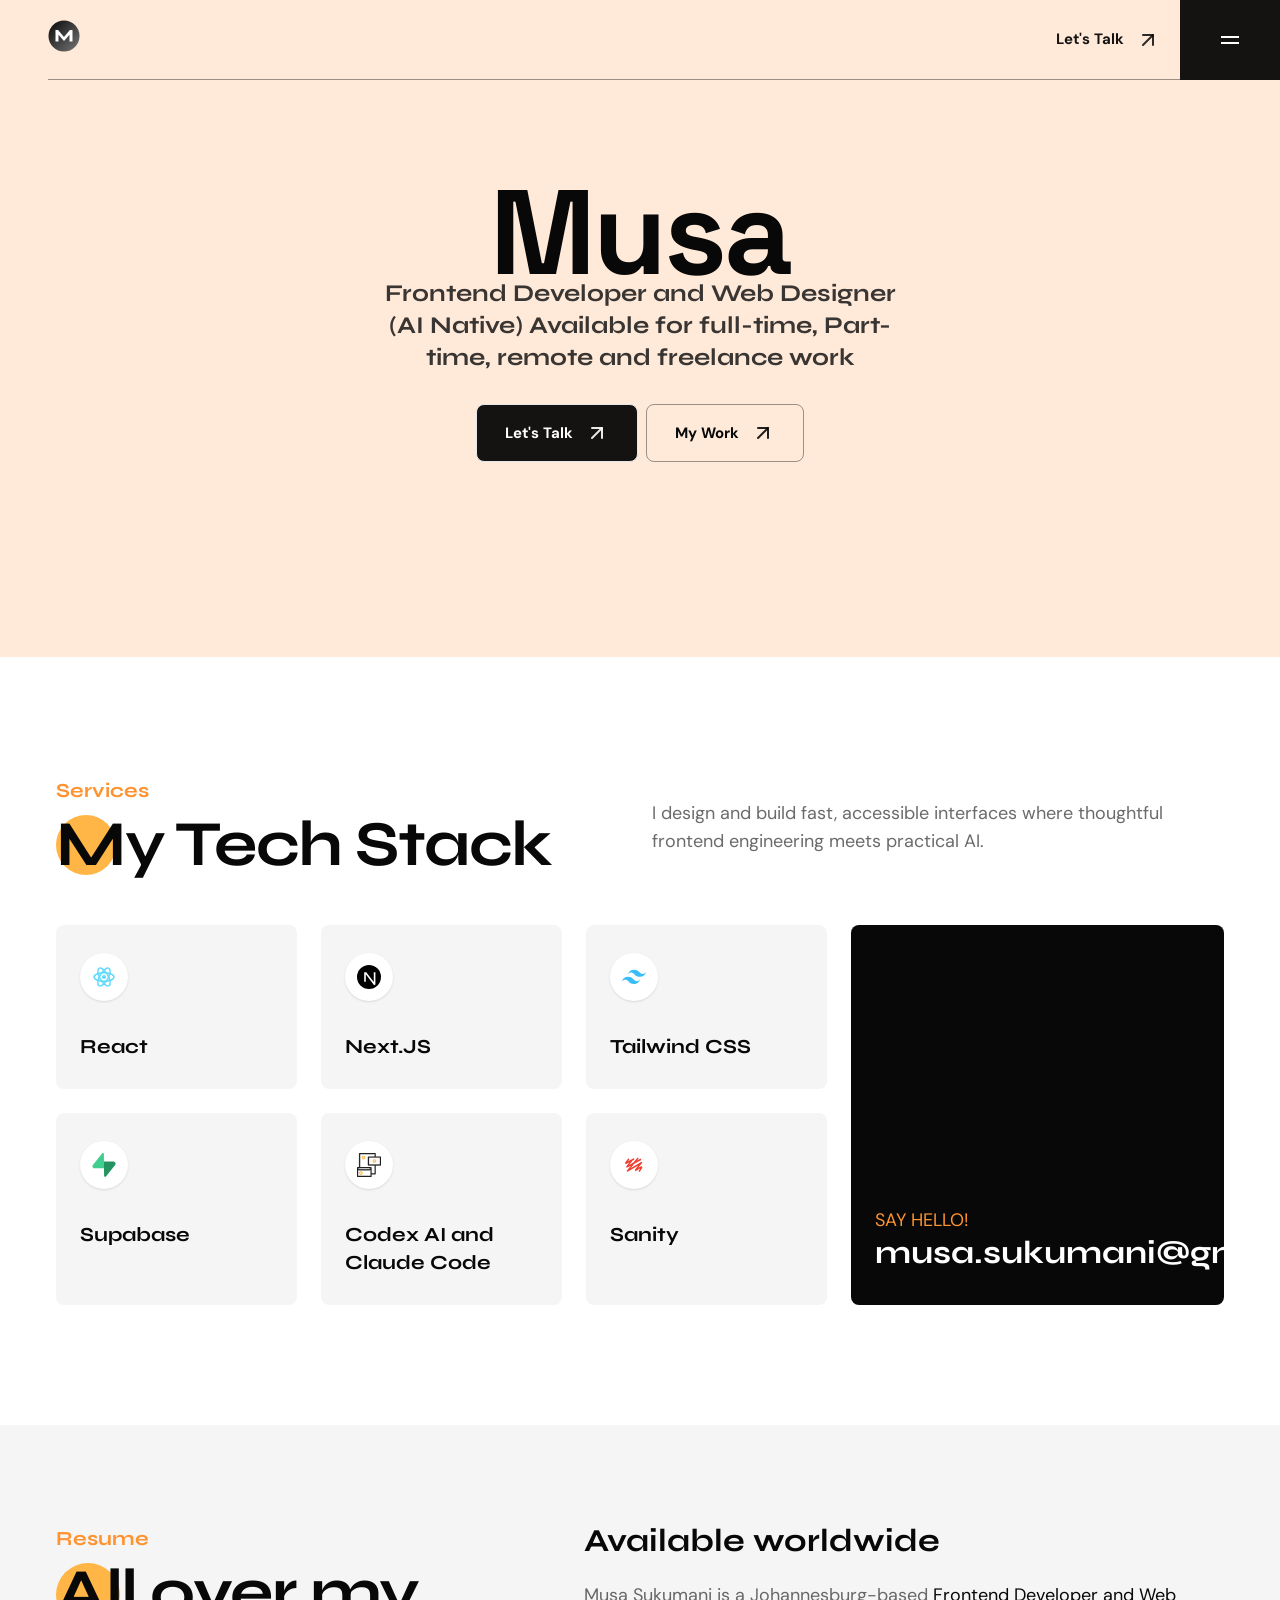
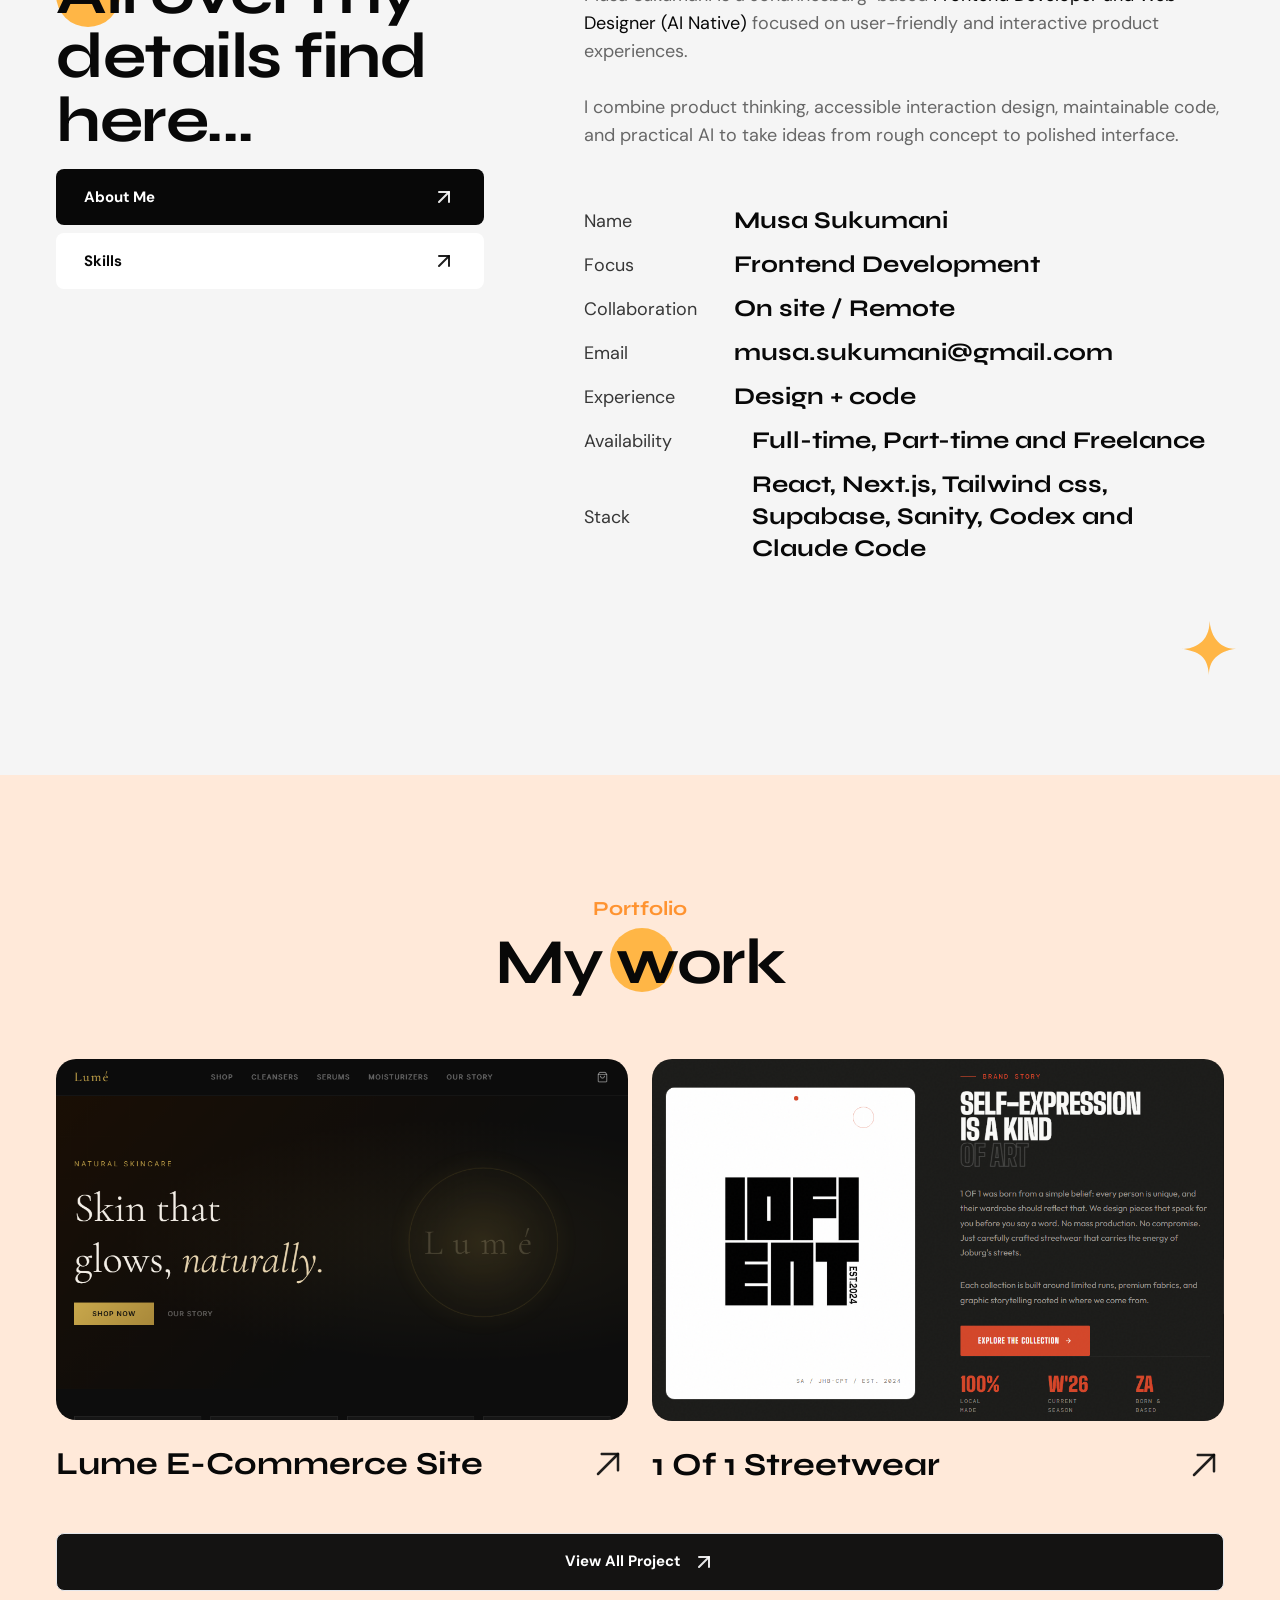
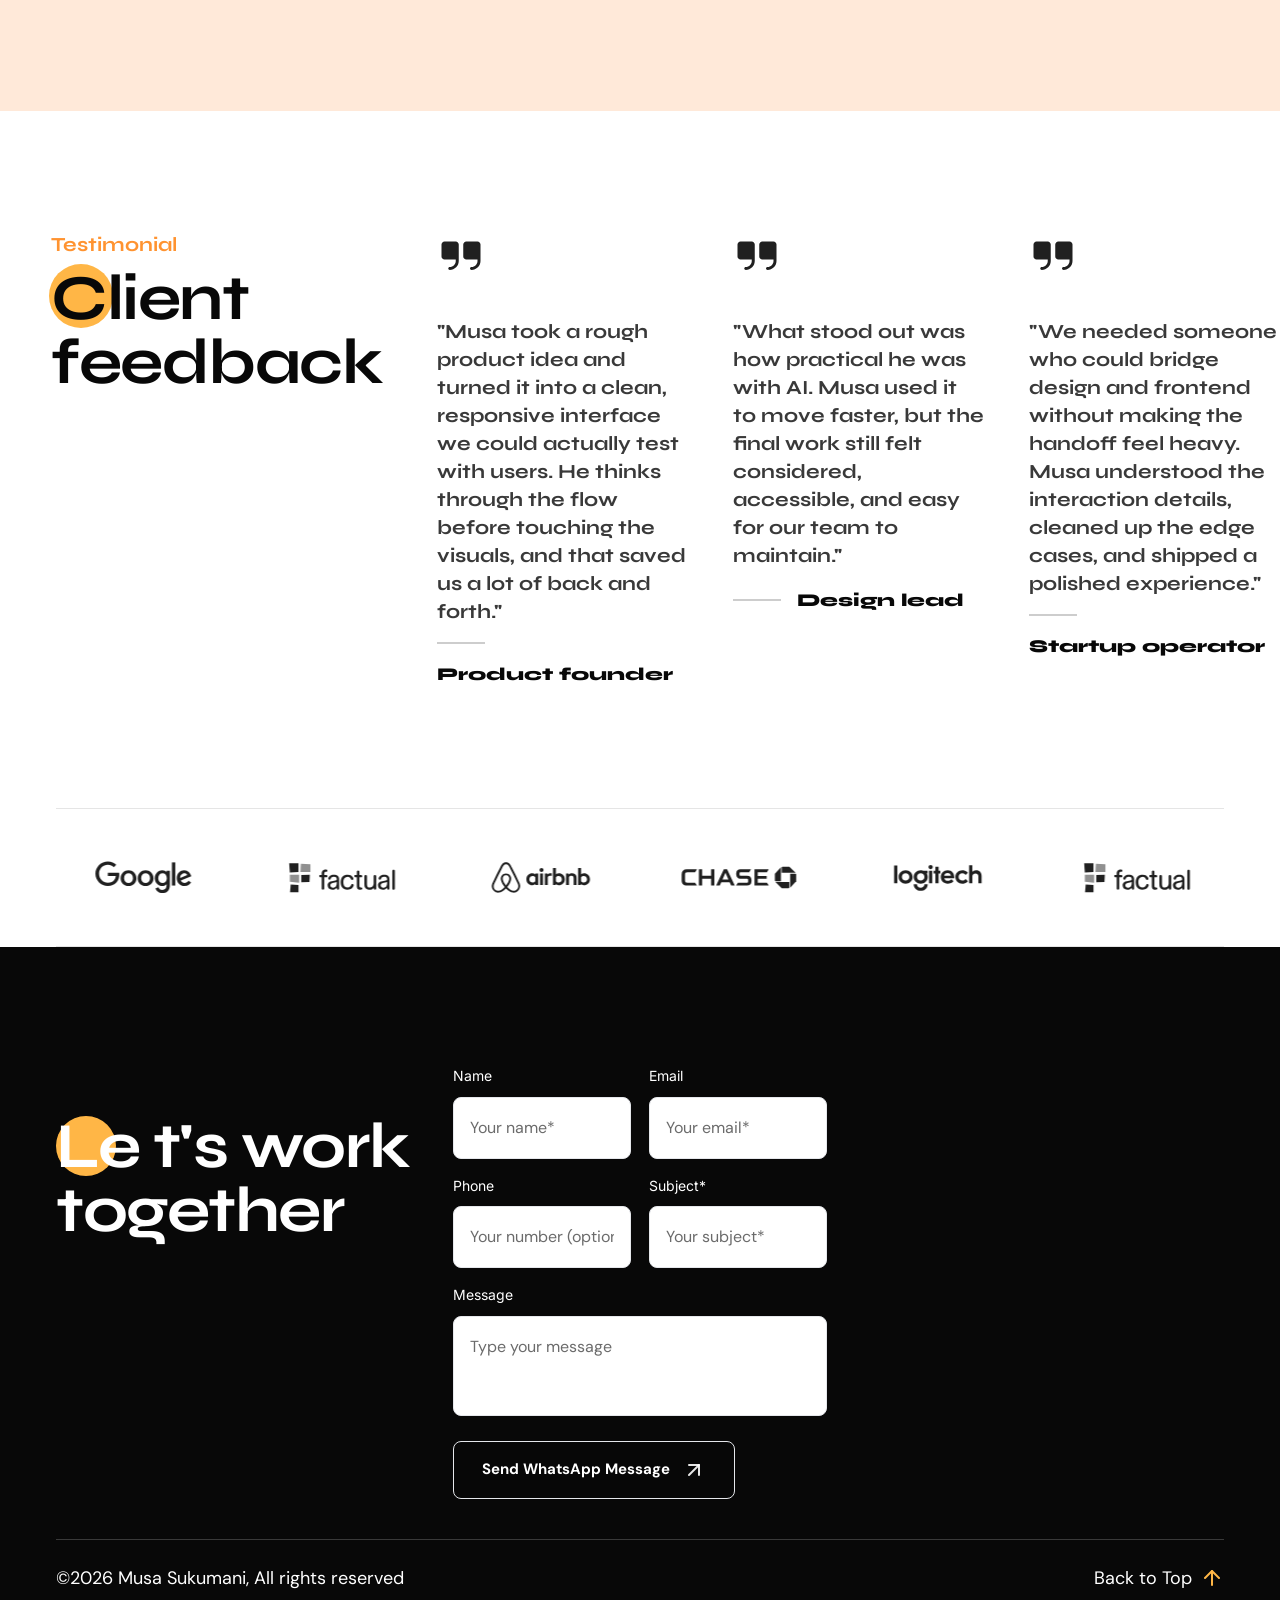
==== commit 090f071e: "Update portfolio projects and contact details" ====
--- a/index.html
+++ b/index.html
@@ -4,7 +4,7 @@
 <head>
     <meta charset="utf-8" />
     <meta http-equiv="x-ua-compatible" content="ie=edge" />
-    <title>Musa Sukumani - AI-Native Frontend Developer</title>
+    <title>Musa Sukumani - Frontend Developer and Web Designer (AI Native)</title>
     
     <meta name="description" content="Portfolio of Musa Sukumani, an AI-native frontend developer building intelligent, accessible digital products.">
     <meta name="viewport" content="width=device-width, initial-scale=1, shrink-to-fit=no" />
@@ -200,7 +200,7 @@
                             Musa
                         </h1>
                         <p class="hero-role mx-auto text-center font-Syne text-black-700 font-bold text-lg md:text-xl xl:text-2xl leading-tight mb-[30px]" data-aos="fade-right" data-aos-delay="800">
-                            Frontend Developer (AI Native) | Available for full-time, Part-time, remote and freelance work
+                            <span class="whitespace-nowrap">Frontend Developer and Web Designer (AI Native)</span> Available for full-time, Part-time, remote and freelance work
                         </p>
 
                         <div class="flex flex-wrap justify-center mb-[50px] md:mb-[60px] xl:mb-[70px] 2xl:mb-[80px]">
@@ -476,8 +476,7 @@
                         <div id="about_me_tab" class="tab-content active relative">
                             <div class="grid grid-cols-1">
                                 <h4 class="text-black-800 text-2xl lg:text-[32px] font-bold font-Syne mb-6">Available worldwide</h4>
-                                <p class="paragraph mb-7">Musa Sukumani is a Johannesburg-based <span class="text-black-800">Frontend Developer
-                                    (AI Native)</span> focused on user-friendly and interactive product experiences.</p>
+                                <p class="paragraph mb-7">Musa Sukumani is a Johannesburg-based <span class="text-black-800">Frontend Developer and Web Designer (AI Native)</span> focused on user-friendly and interactive product experiences.</p>
                                 <p class="paragraph mb-14">I combine product thinking, accessible interaction design,
                                     maintainable code, and practical AI to take ideas from rough concept to polished interface.</p>
 
@@ -773,7 +772,7 @@
                         <div class="font-bold font-Syne text-center leading-none flex flex-wrap flex-col gap-y-2 mb-10">
                             <span class="text-orange text-xl">Portfolio</span>
                             <h3 class="text-black-800 text-4xl lg:text-5xl xl:text-[64px] tracking-[-1.5px]">
-                                My recent <span
+                                My <span
                                     class="relative z-[1] before:rounded-full before:bg-primary before:block before:absolute before:top-[4px] before:left-[-6px] before:-z-[1] before:w-[36px] lg:before:w-[48px] xl:before:w-[64px] before:h-[36px] lg:before:h-[48px] xl:before:h-[64px]">w</span>ork
                             </h3>
                         </div>
